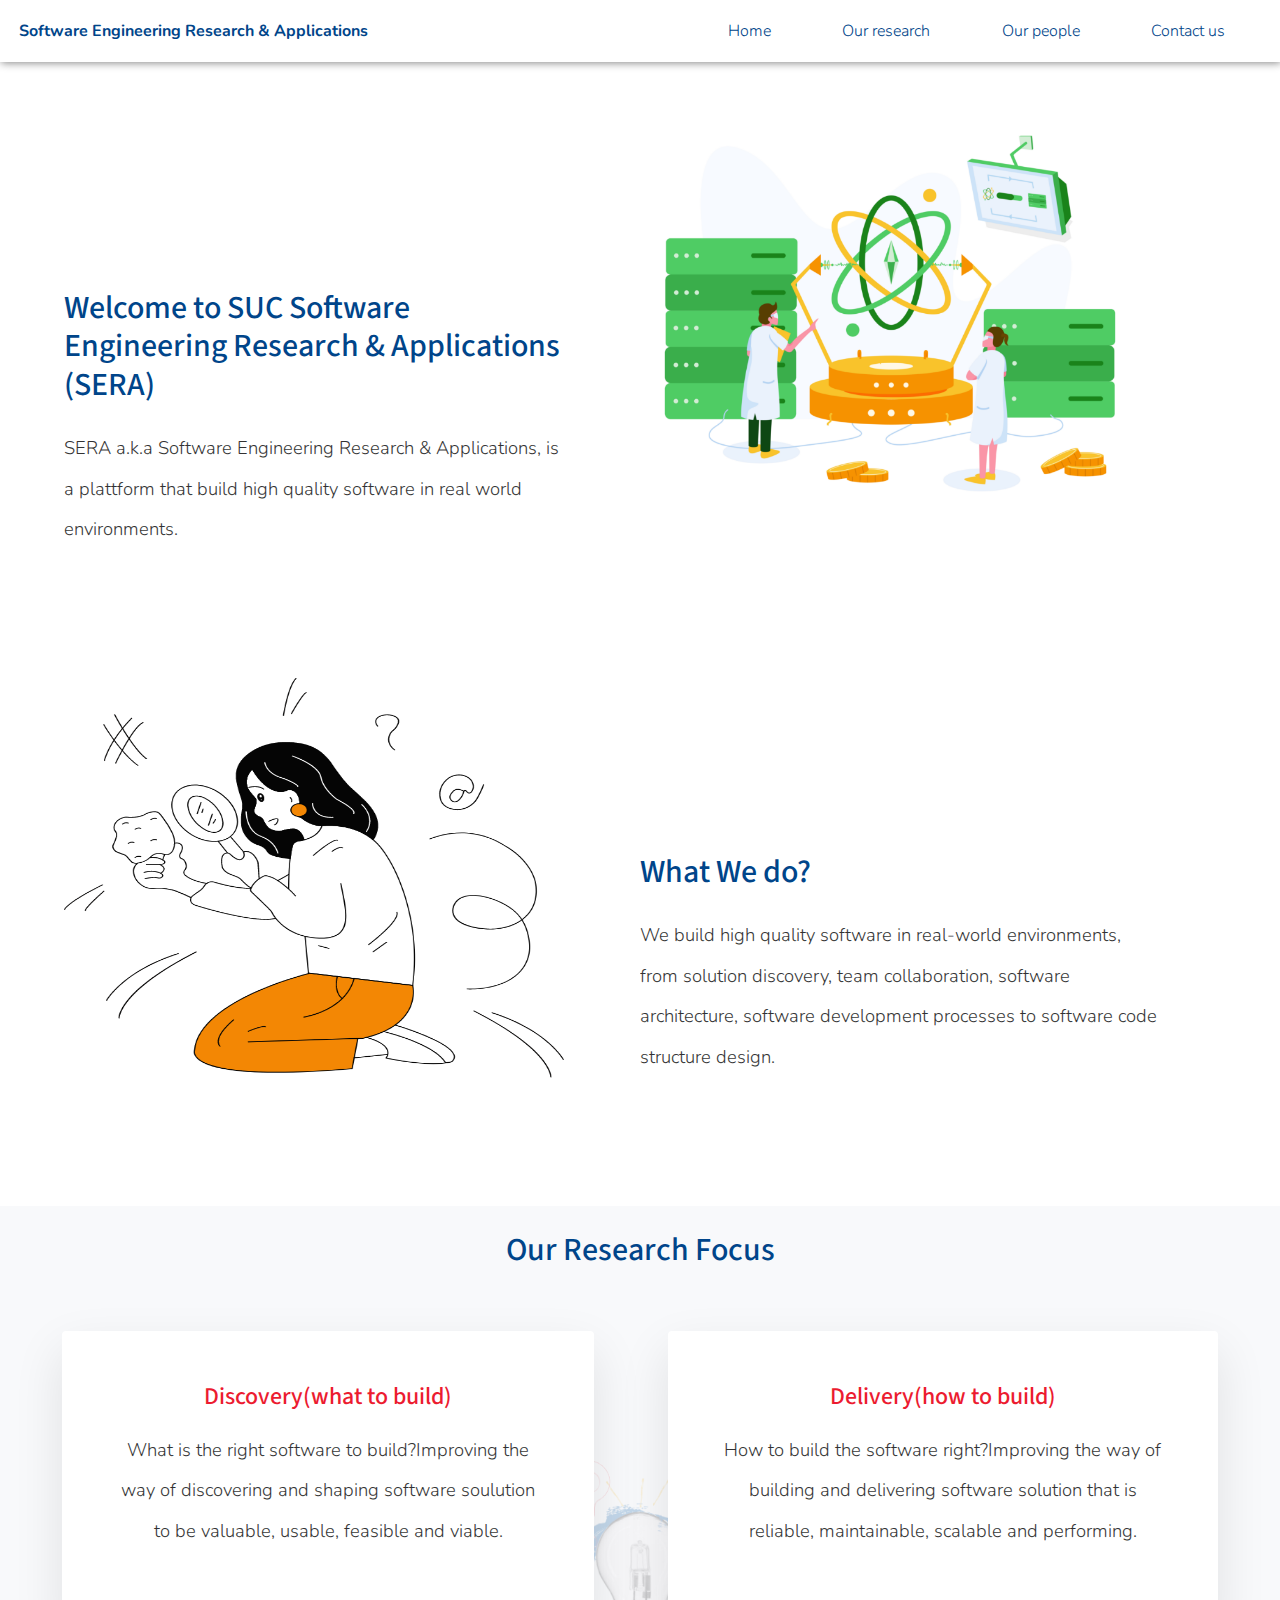
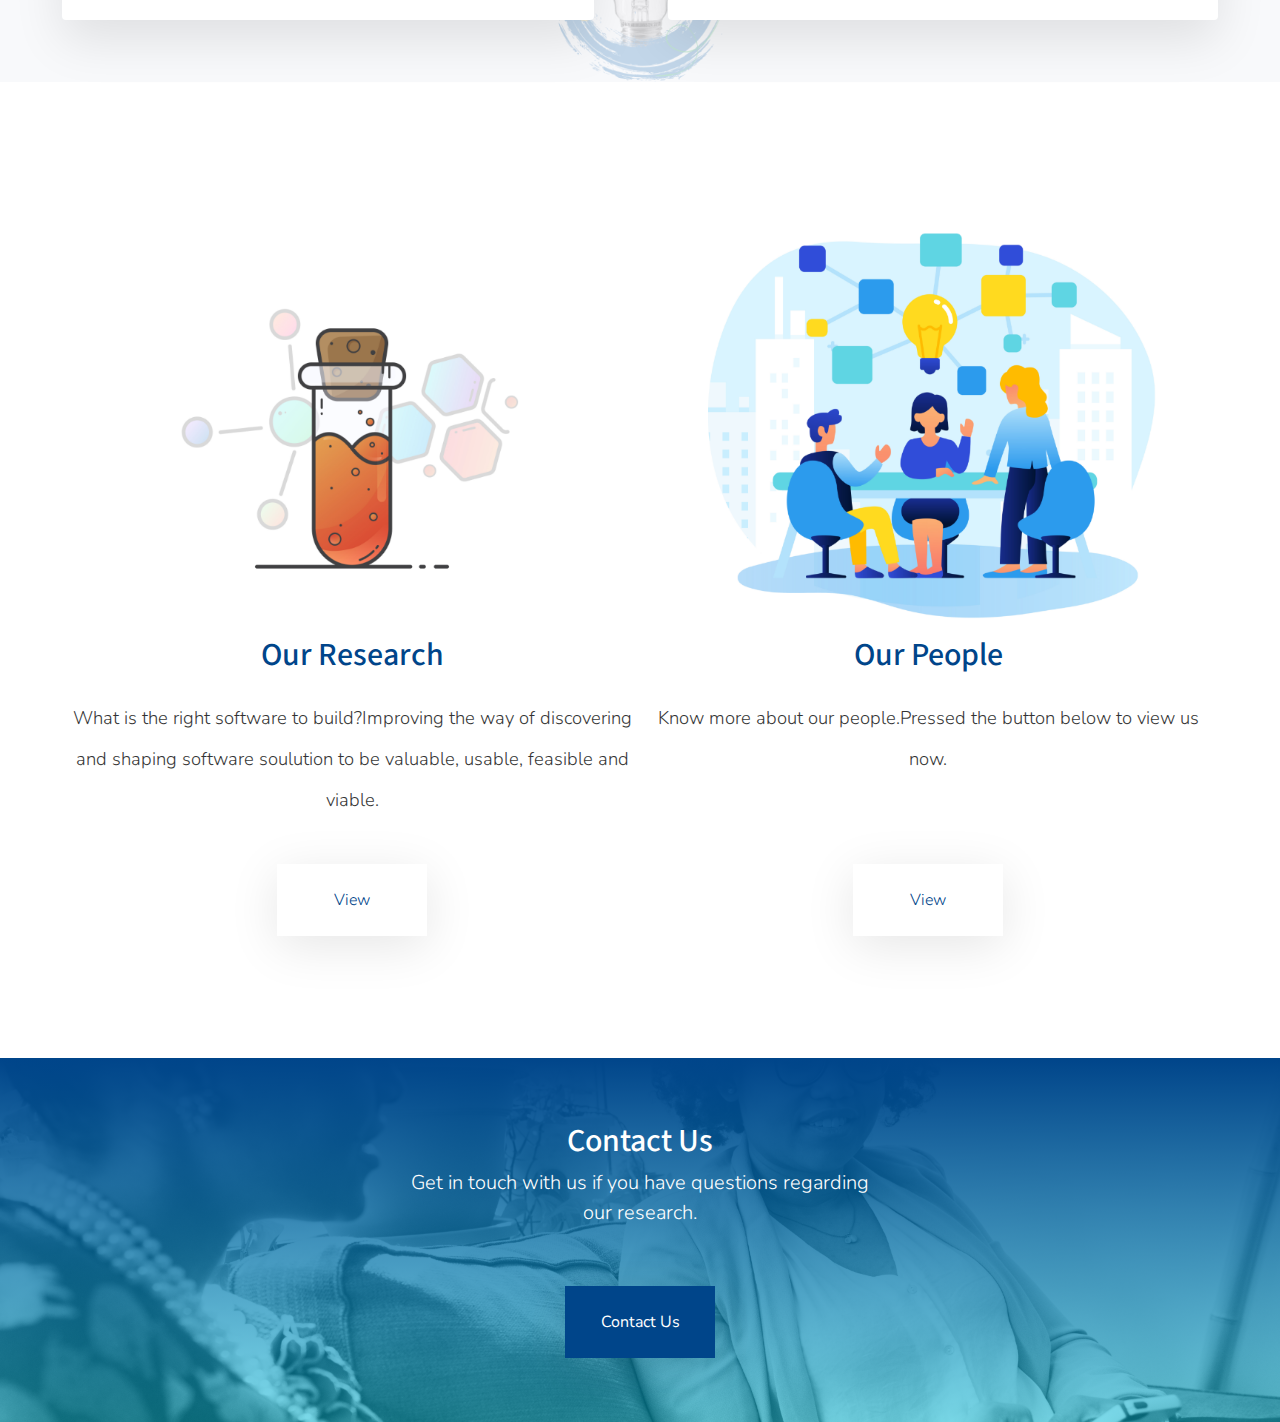
==== index.html @ c795c524 ""edited"" ====
<!DOCTYPE html>
<html lang="en">
<head>
    <meta charset="UTF-8">
    <meta name="viewport" content="width=device-width, initial-scale=1.0">
    <meta http-equiv="X-UA-Compatible" content="ie=edge">
    <title>Document</title>
    

    <script src="https://ajax.googleapis.com/ajax/libs/jquery/3.4.1/jquery.min.js"></script>
    <script src="https://cdnjs.cloudflare.com/ajax/libs/popper.js/1.16.0/umd/popper.min.js"></script>
    <script src="https://maxcdn.bootstrapcdn.com/bootstrap/4.4.1/js/bootstrap.min.js"></script>

    <link rel="stylesheet" href="https://maxcdn.bootstrapcdn.com/bootstrap/4.4.1/css/bootstrap.min.css">
    <link rel="stylesheet" href="https://use.fontawesome.com/releases/v5.7.0/css/all.css" integrity="sha384-lZN37f5QGtY3VHgisS14W3ExzMWZxybE1SJSEsQp9S+oqd12jhcu+A56Ebc1zFSJ" crossorigin="anonymous">

    <link rel="stylesheet" href="css/demo.css">

    <link rel="stylesheet" href="css/style.css">
</head>
<body>
    <div class="container-fluid ">
    <nav>
        <div class="head">
            <strong class="font-weight-bold">Software Engineering Research & Applications</strong>
        </div>
        
        <div class="head-content">
            <a href="index.html">Home</a>
            <a href="our-research.html">Our research</a>
            <a href="our-people.html">Our people</a>
            <a href="our-contact.html">Contact us</a>
        </div>
        <i class="fas fa-bars menu" id="menu" style="flex-grow:1"></i>      
    </nav>

    <div class="nav">
        <div>
            <a href="index.html">Home</a>
            <a href="our-research.html">Our research</a>
            <a href="our-people.html">Our people</a>
            <a href="our-contact.html">Contact us</a>
        </div>
    </div>

<div class="content">
    <div class="content-top">

        <div class="left-content">

            <h1 class="hero--title">
                Welcome to SUC Software Engineering Research & Applications (SERA)
            </h1>
            <!-- hero--title -->
            
            <div class="paragraph">
                SERA a.k.a Software Engineering Research & Applications, is a plattform that build high quality software in real world environments.
            </div>
            <!-- paragraph -->

        </div>
        <!-- left-content -->

        
        <div class="right-content">
            <img src="images/hero.png" alt="" >
        </div>
    </div>
    <!-- content top -->

    <div class="content-middle">
        <div>
          <img src="images/whatwedo.png">
        </div>

        <div class="right-content">
            <h1 class="hero--title">What We do?</h1>
            <div class="paragraph">We build high quality software in real-world environments, from solution discovery, team collaboration, 
                software architecture, software development processes to software code structure design.
            </div>

        </div>
      
    </div>
    
    <div class="researchFocus">
        <h1 class="hero--title researching">Our Research Focus</h1>
        <div class="researchContent">

            <div class="card text-center ">
                <div class="card-body">
                  <h4 class="header">Discovery(what to build)</h4>
                  <p class="paragraph">What is the right software to build?Improving the way of discovering and shaping software soulution
                    to be valuable, usable, feasible and viable.</p>
                </div>
              </div>

              <div class="card text-center">
                <div class="card-body">
                  <h4 class="header">Delivery(how to build)</h4>
                  <p class="paragraph">How to build the software right?Improving the way of building and delivering software solution that is reliable,
                    maintainable, scalable and performing.</p>
                </div>
              </div>
    
        </div>
    </div>

    <div class="content-bottom">

        <div class="bottom">
            <img src="images/ourresearch.png" alt="Card image">
            <h4 class="header">Our Research</h4>
            <p class="paragraph">What is the right software to build?Improving the way of discovering and shaping software soulution
                to be valuable, usable, feasible and viable.</p>
                <div class="btn-primary--outline"><a href="our-research.html">View</a></div>
        </div>

        <div class="bottom">
            <img src="images/ourpeople.png" alt="Card image">
            <h4 class="header">Our People</h4>
            <p class="paragraph">Know more about our people.Pressed the button below to view us now.</p>
            <div class="btn-primary--outline"><a href="our-people.html">View</a></div>
        </div>
    </div>  
    <!-- content-bottom  -->

    <div class="contact-us">
        <div class="contact--content">
            <h2 style="color:white">Contact Us</h2>
            <div>Get in touch with us if you have questions regarding our research.</div>
        </div>
        <div class="btn-primary--bg"><a href="contact-us.html"><strong> Contact Us</strong></a></div>
    </div>

</div>
<!-- container -->
</body>

<script>
    var windowsize = $(window).width();

$(window).resize(function() {
  var windowsize = $(window).width();

  if(windowsize>768){
    $(".nav").css("display","none");
}
});

    $("#menu").click(function(){
       $(".nav").toggle("fast","linear"); 
    });
</script>
</html>
---- css/demo.css ----
/* 
========================================

    1. Root and default setup
    2. Components
        2.1 Primary button w bg
        2.2 Primary button w/o bg
        2.3 Typography
        2.4 Card
    3. Pages
        3.1 index.html

========================================
*/

/* 1. Root and default setup */
@import url('https://fonts.googleapis.com/css?family=Nunito:300,400,700|Source+Sans+Pro:700&display=swap');

:root
{
    --primary-color: #00458A !important;
    --secondary-color: #EC1B30;
    --light-primary: rgb(0, 69, 138, .3);
    --white: #fff;
    font-size: 16px;
}

*
{
    font-family: 'Nunito', sans-serif;    
    font-weight: 300;
}

button
{
    font-weight: 700 !important;
}

h1,h2,h3,h4,h5,h6, .navbar-brand
{
    font-family: 'Source Sans Pro', sans-serif;
}

a
{
    text-decoration: none !important;
    color: inherit !important;
    font-weight: inherit;
}

section
{
    padding: 4em 0;
}


/* 2. Components */
.btn-primary--bg, .btn-primary--outline
{
    width: 150px;
    padding: 1.5em;
    outline: none;
    border: none;
    box-shadow: 0 10px 50px rgba(0,0,0, .1);

    transition: all 200ms ease-in 50ms;
}

/* 2.1 Primary button w bg */
.btn-primary--bg
{
    background-color: var(--primary-color);    
    color: var(--white);    
}

.btn-primary--bg:hover
{
    background-color: #F7F9FB;
    color: var(--primary-color);
    box-shadow: none;
}

/* 2.2 Primary button w/o bg */
.btn-primary--outline
{
    color: var(--primary-color);
    background-color: var(--white);
}

/* 2.3 Typography */
.hero--title, .header
{    
    color: var(--primary-color);
    margin: 0 0 .75em;    
}

.header, .hero--title
{
    font-size: 2rem;
}

.paragraph
{
    font-size: 1.15rem;
    color: #000000;
    opacity: .8;
    line-height: 40.65px;
}

/* 2.4 Card */
.card
{
    box-shadow: 0 20px 50px rgba(0,0,0, .1);
    border: none !important;
    padding: 2em;
}

.card .header
{
    color: var(--secondary-color);
    font-size: 1.5rem;
}

/* 3. Pages */

/* 3.1 index.html */
---- css/style.css ----
*{
    margin:0
}

.container-fluid{
    margin:0;
    padding:0;
}
nav{
    width:100%;
    color:#00458A;
    display:flex;
    justify-content: space-between;
    box-shadow: 1px 1px 8px #888888;
}
.head-content{
    display: flex;
    justify-content: space-around;
}

nav div a{
    color:#00458A;
    text-decoration: none;
 
}

nav div{
    padding:1.5%;
    flex-grow:1;
}


.content-top{
    display: flex;
    justify-content: space-between;
    padding:5%;
    padding-bottom: 5%;
    align-items: baseline;
}

.content-top div{
    width: 50%;
    padding-right: 6%;
}

.content-top div div{
    width: 100%;
    padding-right: 0;
}

.content-top img{
    width: 100%;
    height: 100%;
    max-width:500px;
    max-height:400px
}

.content-middle{
    padding:5%;
    display: flex;
    justify-content: space-between;
    padding-bottom: 10%;
    align-items: baseline;
    
}

.content-middle div{
    width: 50%;
    padding-right: 5%;
}

.content-middle div div{
    width: 100%;
    padding-right: 0;
}
.content-middle img{
    width: 100%;
    height: 100%;
    max-width:500px;
    max-height:400px
}

.researchFocus{
    background-image: url("../images/bulbs.png");
    padding: 2%;
    background-position: bottom;
    background-repeat: no-repeat;
    background-size: 20%;
    background-color:  #F8F9FB;
}

.researching{
    text-align: center;
}

.researchContent{
    display: flex;
    justify-content: space-evenly;
}

.card{
    margin:3%;
    background-color: white;
}

.content-bottom{
    display:flex;
    padding: 5%;
}

.content-bottom .bottom{
    margin:5% 0;
    text-align: center;
    width:50%;
}
.content-bottom p{
    min-height:150px;
}
.content-bottom img{
    width:100%;
}
.btn-primary--outline{
    margin-left: auto;
    margin-right: auto;
}

.contact-us{
    text-align: center;
    padding: 5%;
    background:linear-gradient(to bottom, rgba(0, 69, 138,1), rgba(0, 189, 219,0.5)),url("../images/contactus.png");
    background-repeat: no-repeat;
    background-position: center;
    background-size: 100%;
    color:white;
}

.contact-us div div{
     font-size: 20px;
     margin-left:30%;
     margin-right:30%;
}

.contact--content{
    margin-bottom:5%;
}

.btn-primary--bg{
    margin-left: auto;
    margin-right: auto;
}

nav .menu{
    display:none;
    background-color:transparent;
    border:none;
}
.nav{
    display:none;
    font-size:20px; 
}

.nav a{
    display:block;
    background-color:white;
    color:#00458A !important;
    padding:2%;
}


@media only screen and (max-width: 768px){

    .content-top{
        max-width: 768px;
        display: flex;
        flex-direction:column-reverse;
        justify-content: center;
        padding:9%;
    }
    
    .content-top div{
        width: 100%;
        max-width: 680px;
    }
    
    .content-top div div{
        width: 100%;
        padding-right: 0;
    }

       
    .content-top img{
        width: 100%;
        height: 100%;
        max-width:680px;
        margin-bottom: 10%;
    }
    .content-top .hero--title{
        margin-bottom:10%;
    }

    .hero--title{
        font-size: 1.7rem;
    }

    .paragraph{
        font-size:1rem;
        line-height: 2rem;
    }
 
    
    .content-middle{
        max-width: 768px;
        padding:9%;
        display: block;
        justify-content: center;
        padding-bottom: 10%;
    }
    
    .content-middle div{
        width: 100%;
        padding-bottom: 5%;
        max-width:680px;
    }
    
    .content-middle div div{
        width: 100%;

    }
    .content-middle img{
        width: 100%;
        height: 100%;
        max-width:680px;
    }
    
    .researching{
        text-align: left;
        padding:0;
        padding-bottom: 5%;
    }
    
    .researchFocus{
        max-width: 768px;
        background-image: url("../images/bulbs.png");
        padding: 8%;
        background-position: bottom;    
        background-repeat: no-repeat;
        background-size: 20%;
        background-color:  #F8F9FB;
        padding-bottom:8%;
    }
    
    .researchContent{
  
        display: block;
        justify-content: space-evenly;
    }
    
    .card{
        margin:0%;
        margin-bottom:5%;
        background-color: white;
        max-width:680px;
    }

    .card .paragraph{
        margin:5%;
    }

    .card .header{
        line-height: 30px;
    }
    
    .content-bottom{
        max-width: 768px;
        display:block;
    }
    
    .content-bottom .bottom{
        text-align: center;
        width:100%;
    }
    .content-bottom p{
        min-height:0px;
        margin:7%;
    }
    .content-bottom img{
        width:100%;
        max-width: 680px;
    }
    .btn-primary--outline{
        margin-left: auto;
        margin-right: auto;
    }
    
    .contact-us{
        max-height:768px;
        text-align: center;
        padding: 8%;
        background:linear-gradient(to bottom, rgba(0, 69, 138,1), rgba(0, 189, 219,0.5)),url("../images/contactus.png");
        background-repeat: no-repeat;
        background-position: center;
        background-size: 100%;
        color:white;
        border:1px solid black;
    }
    
    .contact-us div div{
         font-size: 20px;
         margin-left:15%;
         margin-right:15%;
         margin-top:6%;
    }
    
    .contact--content{
        margin-bottom:5%;
    }
    
    .btn-primary--bg{
        margin-left: auto;
        margin-right: auto;
    }
    

    nav{
        color:#00458A;
        justify-content: space-between;
        padding: 10px 0px 0px 0px;
        box-shadow: 1px 1px 8px #888888;
        display:flex;
        max-width: 768px;
        
    }
    nav .menu{
        display:block;
        font-size:1rem;
        padding:3%;
        color:lightblue;
    }
    
    nav div a{
        color:#00458A;
        text-decoration: none;
        padding:20px;
    }
    
    nav div{
        padding:10px;
        display:none;
    }

    .head{
        display: block;
        font-size:1rem;
    }

    nav .head-content{
        display:none;
    }

    
    
}
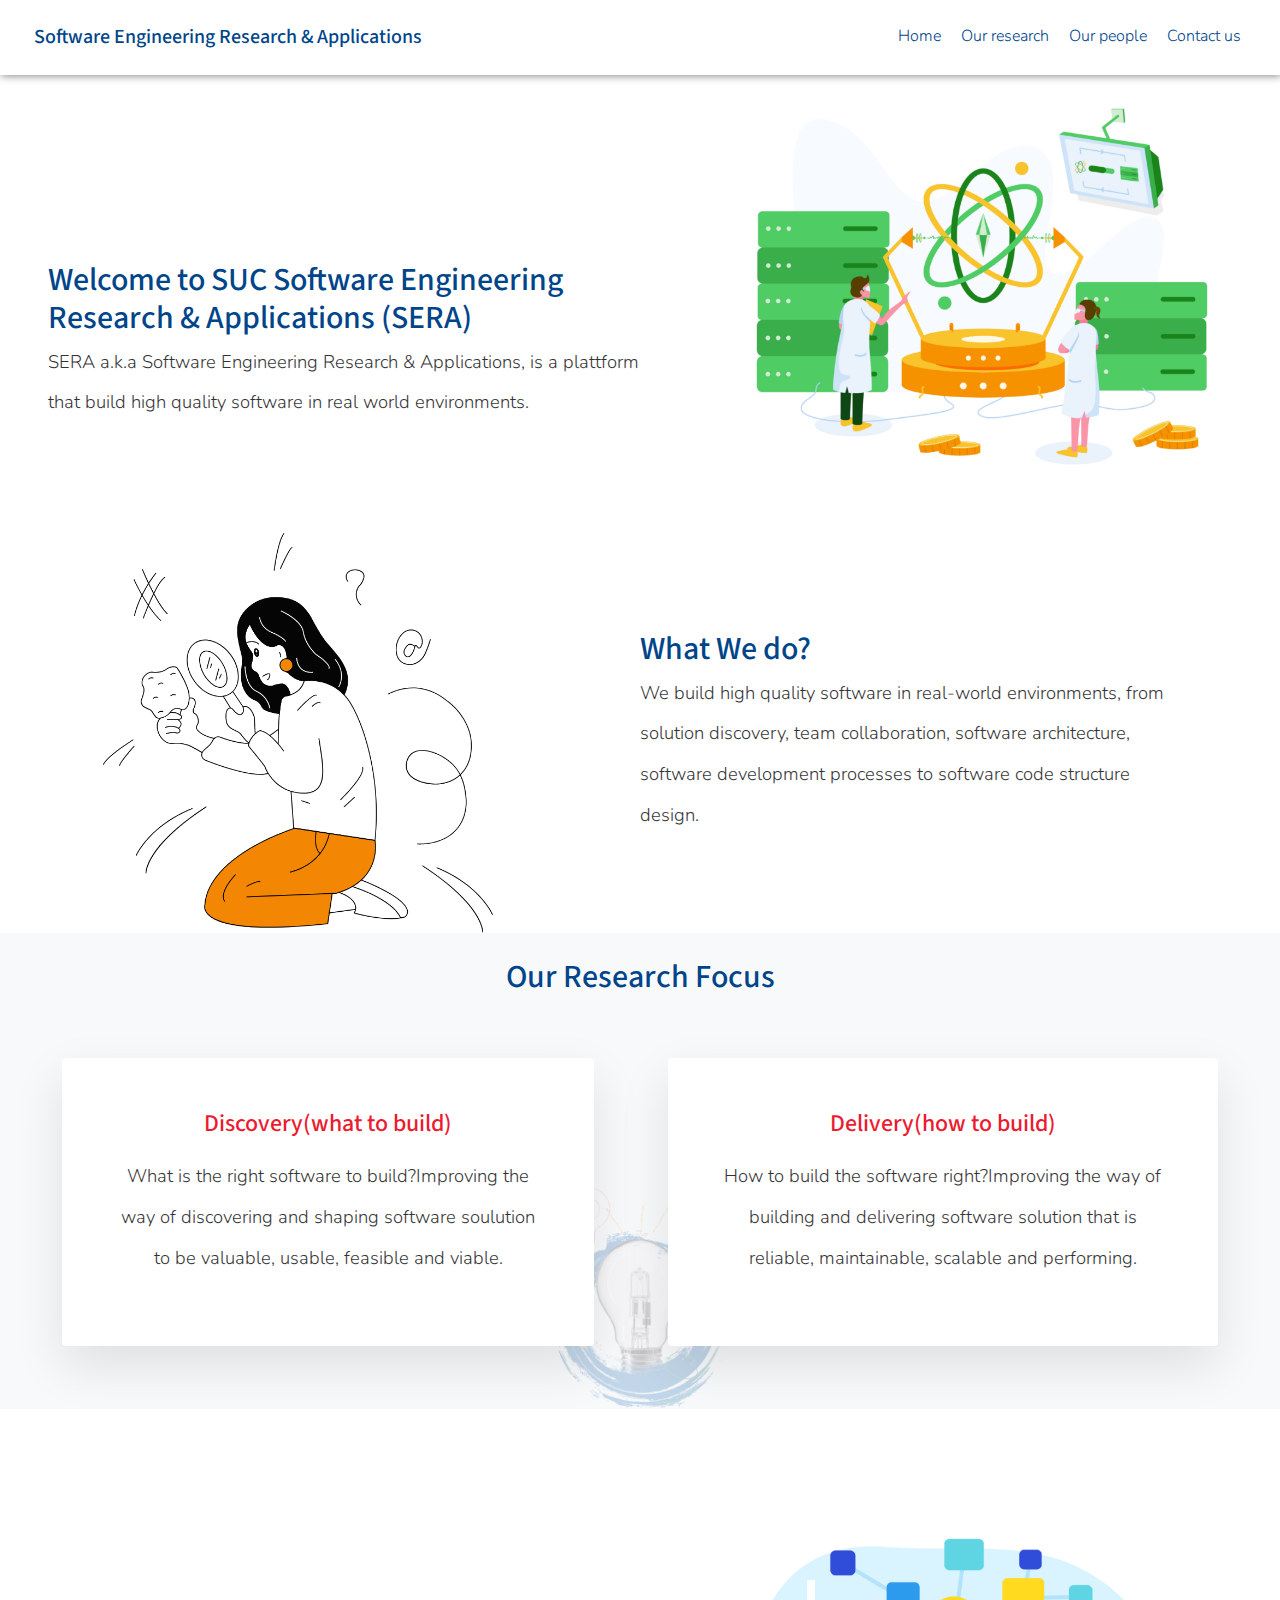
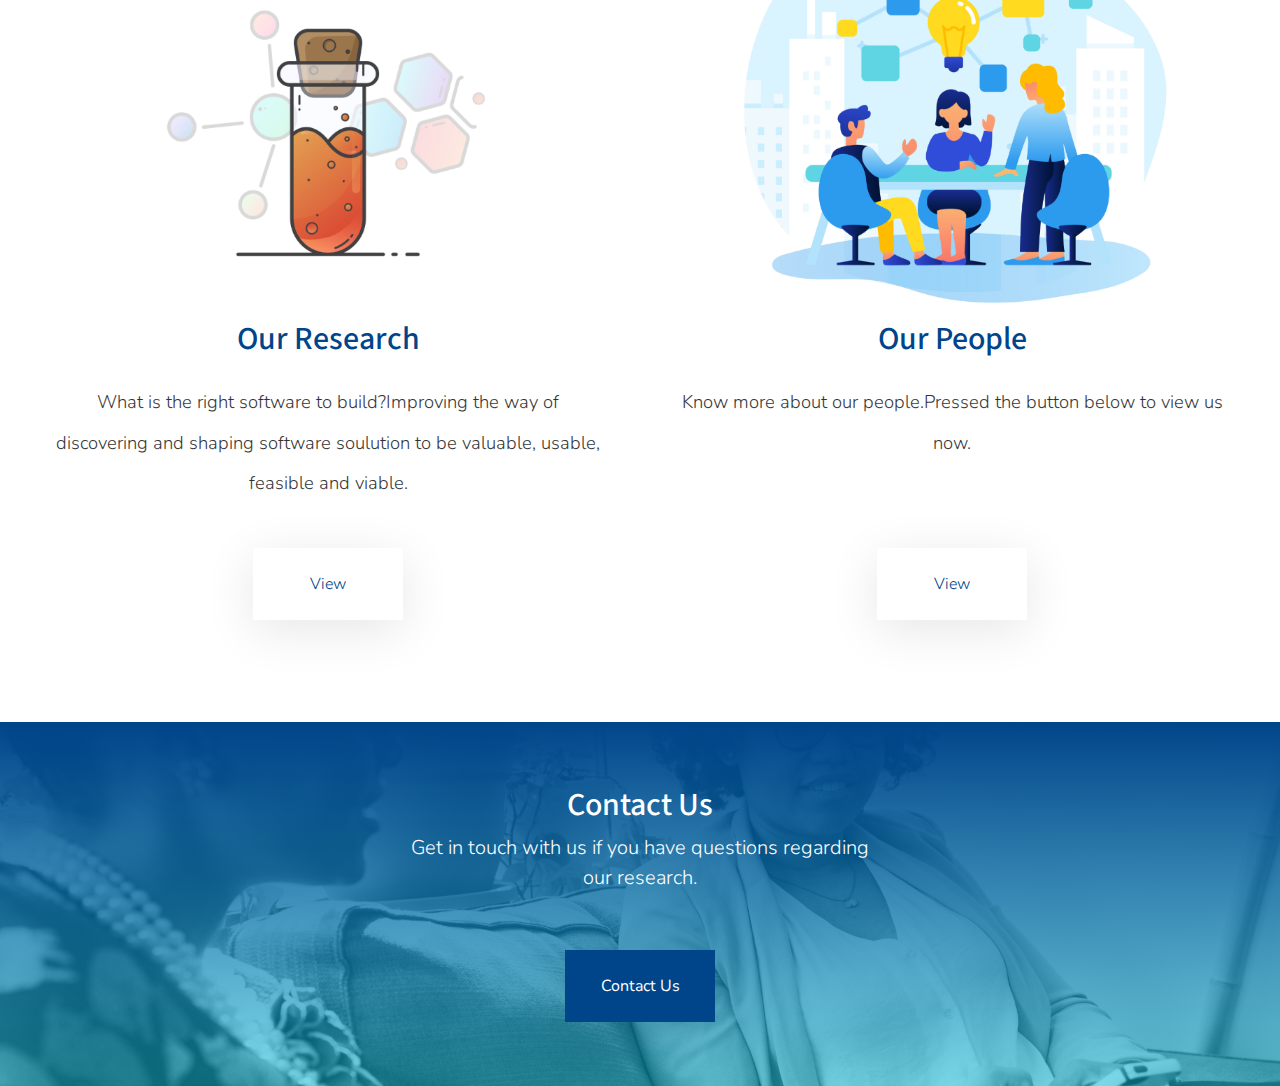
==== commit 1d03000e: "updated topnav and fix overflow problem" ====
--- a/index.html
+++ b/index.html
@@ -1,155 +1,221 @@
 <!DOCTYPE html>
 <html lang="en">
+
 <head>
     <meta charset="UTF-8">
-    <meta name="viewport" content="width=device-width, initial-scale=1.0">
-    <meta http-equiv="X-UA-Compatible" content="ie=edge">
+    <meta
+        name="viewport"
+        content="width=device-width, initial-scale=1.0"
+    >
+    <meta
+        http-equiv="X-UA-Compatible"
+        content="ie=edge"
+    >
     <title>Document</title>
-    
-
+
+
+
+    <!-- <script src="https://cdnjs.cloudflare.com/ajax/libs/popper.js/1.16.0/umd/popper.min.js"></script> -->
+    <!-- <script src="https://maxcdn.bootstrapcdn.com/bootstrap/4.4.1/js/bootstrap.min.js"></script> -->
+    <link
+        rel="stylesheet"
+        href="https://stackpath.bootstrapcdn.com/bootstrap/4.4.1/css/bootstrap.min.css"
+        integrity="sha384-Vkoo8x4CGsO3+Hhxv8T/Q5PaXtkKtu6ug5TOeNV6gBiFeWPGFN9MuhOf23Q9Ifjh"
+        crossorigin="anonymous"
+    >
+    <link
+        rel="stylesheet"
+        href="css/main.css"
+    >
+
+    <link
+        rel="stylesheet"
+        href="css/style.css"
+    >
+    <link
+        rel="stylesheet"
+        href="css/nav.css"
+    >
+</head>
+
+<body>
+    <div class="container-fluid px-0">
+        <!-- header -->
+        <div class="container-fluid px-0">
+            <nav>
+                <div class="container-fluid p-0">
+                    <div class="row mx-0 pt-3 pb-2">
+                        <div class="col-12 col-sm-12 col-md-6 col-lg-6 col-xl-6 title-area pt-0 pb-0">
+                            <div class="row p-0">
+                                <div class="col-11">
+                                    <h1 class="nav-title">Software Engineering Research & Applications</h1>
+                                </div>
+                                <div class="col-1 px-0 mb-show">
+                                    <div id="burger">
+                                        <div class="burger burger-top">
+                                        </div>
+                                        <div class="burger burger-center">
+                                        </div>
+                                        <div class="burger burger-bottom">
+                                        </div>
+                                    </div>
+
+                                </div>
+                            </div>
+
+                        </div>
+                        <div
+                            id="nav"
+                            class="col-12 col-sm-12 col-md-6 col-lg-6 col-xl-6 text-right px-0 py-2 mb-list mb-list-show"
+                        >
+                            <div class="d-flex justify-content-end p-0 flex-nowrap mb-mode">
+                                <li> <a href="index.html">Home</a></li>
+                                <li><a href="our-research.html">Our research</a></li>
+                                <li> <a href="our-people.html">Our people</a></li>
+                                <li><a href="">Contact us</a></li>
+                            </div>
+                        </div>
+                    </div>
+                </div>
+            </nav>
+        </div>
+        <!-- content -->
+        <div class="container-fluid px-0 mt-4 ">
+            <div class="content px-5 mb-spacing">
+                <!-- first row content -->
+                <div class="content-top">
+
+                    <div class="left-content">
+
+
+                        <h3 class="hero--title mb-1">
+                            Welcome to SUC Software Engineering Research & Applications (SERA)
+                        </h3>
+                        <!-- hero--title -->
+
+                        <div class="paragraph">
+                            SERA a.k.a Software Engineering Research & Applications, is a plattform that build high
+                            quality
+                            software in real world environments.
+                        </div>
+                        <!-- paragraph-->
+
+                    </div>
+                    <!-- left-content -->
+
+
+                    <div class="right-content text-right">
+                        <img
+                            src="images/hero.png"
+                            alt=""
+                        >
+                    </div>
+                </div>
+                <!-- second row content -->
+                <div class="content-middle">
+                    <div>
+                        <img src="images/whatwedo.png">
+                    </div>
+
+                    <div>
+                        <h3 class="hero--title mb-1">What We do?</h3>
+                        <div class="paragraph">We build high quality software in real-world environments, from solution
+                            discovery, team collaboration,
+                            software architecture, software development processes to software code structure design.
+                        </div>
+
+                    </div>
+
+                </div>
+            </div>
+            <!-- our research focus -->
+            <div class="researchFocus">
+                <h1 class="hero--title researching">Our Research Focus</h1>
+                <div class="researchContent">
+
+                    <div class="card text-center ">
+                        <div class="card-body">
+                            <h4 class="header">Discovery(what to build)</h4>
+                            <p class="paragraph">What is the right software to build?Improving the way of
+                                discovering
+                                and
+                                shaping software soulution
+                                to be valuable, usable, feasible and viable.</p>
+                        </div>
+                    </div>
+
+                    <div class="card text-center">
+                        <div class="card-body">
+                            <h4 class="header">Delivery(how to build)</h4>
+                            <p class="paragraph">How to build the software right?Improving the way of building and
+                                delivering software solution that is reliable,
+                                maintainable, scalable and performing.</p>
+                        </div>
+                    </div>
+
+                </div>
+            </div>
+            <!-- fourth row -->
+            <div class="content-bottom px-3">
+
+                <div class="bottom">
+                    <img
+                        src="images/ourresearch.png"
+                        alt="Card image"
+                    >
+                    <h4 class="header">Our Research</h4>
+                    <p class="paragraph">What is the right software to build?Improving the way of discovering and
+                        shaping
+                        software soulution
+                        to be valuable, usable, feasible and viable.</p>
+                    <div class="btn-primary--outline"><a href="">View</a></div>
+                </div>
+
+                <div class="bottom">
+                    <img
+                        src="images/ourpeople.png"
+                        alt="Card image"
+                    >
+                    <h4 class="header">Our People</h4>
+                    <p class="paragraph">Know more about our people.Pressed the button below to view us now.</p>
+                    <div class="btn-primary--outline"><a href="">View</a></div>
+                </div>
+            </div>
+            <!-- fifth row -->
+            <div class="contact-us">
+                <div class="contact--content">
+                    <h2 style="color:white">Contact Us</h2>
+                    <div>Get in touch with us if you have questions regarding our research.</div>
+                </div>
+                <div class="btn-primary--bg"><a href=""><strong> Contact Us</strong></a></div>
+            </div>
+
+
+        </div>
+
+    </div>
+
+    <!-- footer -->
+    </div>
     <script src="https://ajax.googleapis.com/ajax/libs/jquery/3.4.1/jquery.min.js"></script>
-    <script src="https://cdnjs.cloudflare.com/ajax/libs/popper.js/1.16.0/umd/popper.min.js"></script>
-    <script src="https://maxcdn.bootstrapcdn.com/bootstrap/4.4.1/js/bootstrap.min.js"></script>
-
-    <link rel="stylesheet" href="https://maxcdn.bootstrapcdn.com/bootstrap/4.4.1/css/bootstrap.min.css">
-    <link rel="stylesheet" href="https://use.fontawesome.com/releases/v5.7.0/css/all.css" integrity="sha384-lZN37f5QGtY3VHgisS14W3ExzMWZxybE1SJSEsQp9S+oqd12jhcu+A56Ebc1zFSJ" crossorigin="anonymous">
-
-    <link rel="stylesheet" href="css/demo.css">
-
-    <link rel="stylesheet" href="css/style.css">
-</head>
-<body>
-    <div class="container-fluid ">
-    <nav>
-        <div class="head">
-            <strong class="font-weight-bold">Software Engineering Research & Applications</strong>
-        </div>
-        
-        <div class="head-content">
-            <a href="index.html">Home</a>
-            <a href="our-research.html">Our research</a>
-            <a href="our-people.html">Our people</a>
-            <a href="our-contact.html">Contact us</a>
-        </div>
-        <i class="fas fa-bars menu" id="menu" style="flex-grow:1"></i>      
-    </nav>
-
-    <div class="nav">
-        <div>
-            <a href="index.html">Home</a>
-            <a href="our-research.html">Our research</a>
-            <a href="our-people.html">Our people</a>
-            <a href="our-contact.html">Contact us</a>
-        </div>
-    </div>
-
-<div class="content">
-    <div class="content-top">
-
-        <div class="left-content">
-
-            <h1 class="hero--title">
-                Welcome to SUC Software Engineering Research & Applications (SERA)
-            </h1>
-            <!-- hero--title -->
-            
-            <div class="paragraph">
-                SERA a.k.a Software Engineering Research & Applications, is a plattform that build high quality software in real world environments.
-            </div>
-            <!-- paragraph -->
-
-        </div>
-        <!-- left-content -->
-
-        
-        <div class="right-content">
-            <img src="images/hero.png" alt="" >
-        </div>
-    </div>
-    <!-- content top -->
-
-    <div class="content-middle">
-        <div>
-          <img src="images/whatwedo.png">
-        </div>
-
-        <div class="right-content">
-            <h1 class="hero--title">What We do?</h1>
-            <div class="paragraph">We build high quality software in real-world environments, from solution discovery, team collaboration, 
-                software architecture, software development processes to software code structure design.
-            </div>
-
-        </div>
-      
-    </div>
-    
-    <div class="researchFocus">
-        <h1 class="hero--title researching">Our Research Focus</h1>
-        <div class="researchContent">
-
-            <div class="card text-center ">
-                <div class="card-body">
-                  <h4 class="header">Discovery(what to build)</h4>
-                  <p class="paragraph">What is the right software to build?Improving the way of discovering and shaping software soulution
-                    to be valuable, usable, feasible and viable.</p>
-                </div>
-              </div>
-
-              <div class="card text-center">
-                <div class="card-body">
-                  <h4 class="header">Delivery(how to build)</h4>
-                  <p class="paragraph">How to build the software right?Improving the way of building and delivering software solution that is reliable,
-                    maintainable, scalable and performing.</p>
-                </div>
-              </div>
-    
-        </div>
-    </div>
-
-    <div class="content-bottom">
-
-        <div class="bottom">
-            <img src="images/ourresearch.png" alt="Card image">
-            <h4 class="header">Our Research</h4>
-            <p class="paragraph">What is the right software to build?Improving the way of discovering and shaping software soulution
-                to be valuable, usable, feasible and viable.</p>
-                <div class="btn-primary--outline"><a href="our-research.html">View</a></div>
-        </div>
-
-        <div class="bottom">
-            <img src="images/ourpeople.png" alt="Card image">
-            <h4 class="header">Our People</h4>
-            <p class="paragraph">Know more about our people.Pressed the button below to view us now.</p>
-            <div class="btn-primary--outline"><a href="our-people.html">View</a></div>
-        </div>
-    </div>  
-    <!-- content-bottom  -->
-
-    <div class="contact-us">
-        <div class="contact--content">
-            <h2 style="color:white">Contact Us</h2>
-            <div>Get in touch with us if you have questions regarding our research.</div>
-        </div>
-        <div class="btn-primary--bg"><a href="contact-us.html"><strong> Contact Us</strong></a></div>
-    </div>
-
-</div>
-<!-- container -->
+    <script src="./js/index.js"></script>
+
 </body>
 
-<script>
+<!-- <script>
     var windowsize = $(window).width();
 
-$(window).resize(function() {
-  var windowsize = $(window).width();
-
-  if(windowsize>768){
-    $(".nav").css("display","none");
-}
-});
-
-    $("#menu").click(function(){
-       $(".nav").toggle("fast","linear"); 
+    $(window).resize(function () {
+        var windowsize = $(window).width();
+
+        if (windowsize > 768) {
+            $(".nav").css("display", "none");
+        }
     });
-</script>
+
+    $("#menu").click(function () {
+        $(".nav").toggle("fast", "linear");
+    });
+</script> -->
+
 </html>--- a/css/main.css
+++ b/css/main.css
@@ -0,0 +1,129 @@
+/* 
+========================================
+
+    1. Root and default setup
+    2. Components
+        2.1 Primary button w bg
+        2.2 Primary button w/o bg
+        2.3 Typography
+        2.4 Card
+    3. Pages
+        3.1 index.html
+
+========================================
+*/
+
+/* 1. Root and default setup */
+@import url('https://fonts.googleapis.com/css?family=Nunito:300,400,700|Source+Sans+Pro:700&display=swap');
+html,body {
+    height:100%;
+}
+
+:root
+{
+    --primary-color: #00458A !important;
+    --secondary-color: #EC1B30;
+    --light-primary: rgb(0, 69, 138, .3);
+    --white: #fff;
+    font-size: 16px;
+}
+
+*
+{
+    font-family: 'Nunito', sans-serif;    
+    font-weight: 300;
+}
+
+button
+{
+    font-weight: 700 !important;
+}
+
+h1,h2,h3,h4,h5,h6, .navbar-brand
+{
+    font-family: 'Source Sans Pro', sans-serif;
+}
+
+a
+{
+    text-decoration: none !important;
+    color: inherit !important;
+    font-weight: inherit;
+}
+
+section
+{
+    padding: 4em 0;
+}
+
+
+/* 2. Components */
+.btn-primary--bg, .btn-primary--outline
+{
+    width: 150px;
+    padding: 1.5em;
+    outline: none;
+    border: none;
+    box-shadow: 0 10px 50px rgba(0,0,0, .1);
+
+    transition: all 200ms ease-in 50ms;
+}
+
+/* 2.1 Primary button w bg */
+.btn-primary--bg
+{
+    background-color: var(--primary-color);    
+    color: var(--white);    
+}
+
+.btn-primary--bg:hover
+{
+    background-color: #F7F9FB;
+    color: var(--primary-color);
+    box-shadow: none;
+}
+
+/* 2.2 Primary button w/o bg */
+.btn-primary--outline
+{
+    color: var(--primary-color);
+    background-color: var(--white);
+}
+
+/* 2.3 Typography */
+.hero--title, .header
+{    
+    color: var(--primary-color);
+    margin: 0 0 .75em;    
+}
+
+.header, .hero--title
+{
+    font-size: 2rem;
+}
+
+.paragraph
+{
+    font-size: 1.15rem;
+    color: #000000;
+    opacity: .8;
+    line-height: 40.65px;
+}
+
+/* 2.4 Card */
+.card
+{
+    box-shadow: 0 20px 50px rgba(0,0,0, .1);
+    border: none !important;
+    padding: 2em;
+}
+
+.card .header
+{
+    color: var(--secondary-color);
+    font-size: 1.5rem;
+}
+
+/* 3. Pages */
+
+/* 3.1 index.html */
--- a/css/style.css
+++ b/css/style.css
@@ -1,46 +1,19 @@
-*{
-    margin:0
-}
-
-.container-fluid{
-    margin:0;
-    padding:0;
-}
-nav{
-    width:100%;
-    color:#00458A;
-    display:flex;
-    justify-content: space-between;
-    box-shadow: 1px 1px 8px #888888;
-}
-.head-content{
-    display: flex;
-    justify-content: space-around;
-}
-
-nav div a{
-    color:#00458A;
-    text-decoration: none;
- 
-}
-
-nav div{
-    padding:1.5%;
-    flex-grow:1;
+.content {
+    box-sizing: border-box;
 }
 
 
 .content-top{
     display: flex;
     justify-content: space-between;
-    padding:5%;
+    /* padding:5%; */
     padding-bottom: 5%;
     align-items: baseline;
 }
 
 .content-top div{
     width: 50%;
-    padding-right: 6%;
+    /* padding-right: 2%; */
 }
 
 .content-top div div{
@@ -56,11 +29,11 @@
 }
 
 .content-middle{
-    padding:5%;
+    /* padding:5%; */
     display: flex;
     justify-content: space-between;
-    padding-bottom: 10%;
-    align-items: baseline;
+    /* padding-bottom: 10%; */
+    align-items: center;
     
 }
 
@@ -77,7 +50,8 @@
     width: 100%;
     height: 100%;
     max-width:500px;
-    max-height:400px
+    max-height:400px;
+    object-fit: contain;
 }
 
 .researchFocus{
@@ -105,7 +79,10 @@
 
 .content-bottom{
     display:flex;
-    padding: 5%;
+    /* padding: 5%; */
+}
+.bottom {
+    padding: 40px !important;
 }
 
 .content-bottom .bottom{
@@ -168,13 +145,18 @@
 
 
 @media only screen and (max-width: 768px){
+    .mb-spacing {
+        padding: 0 50px  !important;
+    }
 
     .content-top{
         max-width: 768px;
         display: flex;
         flex-direction:column-reverse;
         justify-content: center;
-        padding:9%;
+        /* padding:0 30px; */
+
+       
     }
     
     .content-top div{
@@ -194,23 +176,24 @@
         max-width:680px;
         margin-bottom: 10%;
     }
-    .content-top .hero--title{
+    .content-top{
         margin-bottom:10%;
     }
-
     .hero--title{
-        font-size: 1.7rem;
+        /* font-size: 2.5rem; */
+        margin-top: 10px;
+        line-height: 1.5;
     }
 
     .paragraph{
-        font-size:1rem;
+    
         line-height: 2rem;
     }
  
     
     .content-middle{
         max-width: 768px;
-        padding:9%;
+        /* padding:9%; */
         display: block;
         justify-content: center;
         padding-bottom: 10%;
@@ -267,7 +250,9 @@
     }
 
     .card .header{
+        font-size:1.5rem;
         line-height: 30px;
+        padding:8%;
     }
     
     .content-bottom{
@@ -321,42 +306,6 @@
     }
     
 
-    nav{
-        color:#00458A;
-        justify-content: space-between;
-        padding: 10px 0px 0px 0px;
-        box-shadow: 1px 1px 8px #888888;
-        display:flex;
-        max-width: 768px;
-        
-    }
-    nav .menu{
-        display:block;
-        font-size:1rem;
-        padding:3%;
-        color:lightblue;
-    }
-    
-    nav div a{
-        color:#00458A;
-        text-decoration: none;
-        padding:20px;
-    }
-    
-    nav div{
-        padding:10px;
-        display:none;
-    }
-
-    .head{
-        display: block;
-        font-size:1rem;
-    }
-
-    nav .head-content{
-        display:none;
-    }
-
-    
+  
     
 }--- a/css/nav.css
+++ b/css/nav.css
@@ -0,0 +1,100 @@
+/* nav title */
+.nav-title {
+    font-size: 20px;
+}
+.title-area {
+    box-sizing: border-box;
+}
+li {
+    list-style-type: none;
+}
+
+nav{
+    color:#00458A;
+    display:flex;
+    justify-content: space-between;
+    /* padding: 0px 90px 0px 90px; */
+    box-shadow: 1px 1px 8px #888888;
+}
+
+nav div a{
+    color:#00458A;
+    text-decoration: none;
+    padding-right:20px;
+}
+
+nav div{
+    padding:1.5%;
+}
+/* burger */
+.burger {
+   width: 25px;
+   height: 3px;
+   background: #00458A;
+   margin: 3px 0 ;
+   transition: 0.5s;
+}
+.burger-container > .burger-top {
+    -webkit-transform: rotate(-45deg) translate(-9px, 6px);
+  transform: rotate(-45deg) translate(-5px,3px);
+}
+.burger-container > .burger-center {
+    opacity: 0;
+}
+.burger-container > .burger-bottom {
+    -webkit-transform: rotate(45deg) translate(-8px, -8px);
+    transform: rotate(45deg) translate(-5px, -3px);
+}
+.mb-show {
+    display: none;
+}
+
+
+@media screen and (max-width:767px) {
+    .mb-show {
+        display: block;
+        text-align: right;
+    }
+   
+    .mb-mode {
+        flex-wrap:wrap !important;
+        justify-content: start !important;
+    }
+    .mb-mode > li {
+        /* height: 0px; */
+        width: 100%;
+        text-align: left;
+        margin-bottom: 5px;
+        margin-left: 20px;
+        
+    }  
+    .mb-list {
+        display: none;
+    }
+    
+
+}
+
+@media screen and (min-width:768px) {
+    .mb-list-show {
+        display: block !important;
+    }
+    .mb-mode > li > a{
+       font-size: 14px;
+        
+    }
+   
+}
+
+@media screen and (min-width:769px) {
+    .mb-list-show {
+        display: block !important;
+    }
+ 
+    .mb-mode > li > a{
+       font-size: 16px;
+        
+    }
+   
+}
+
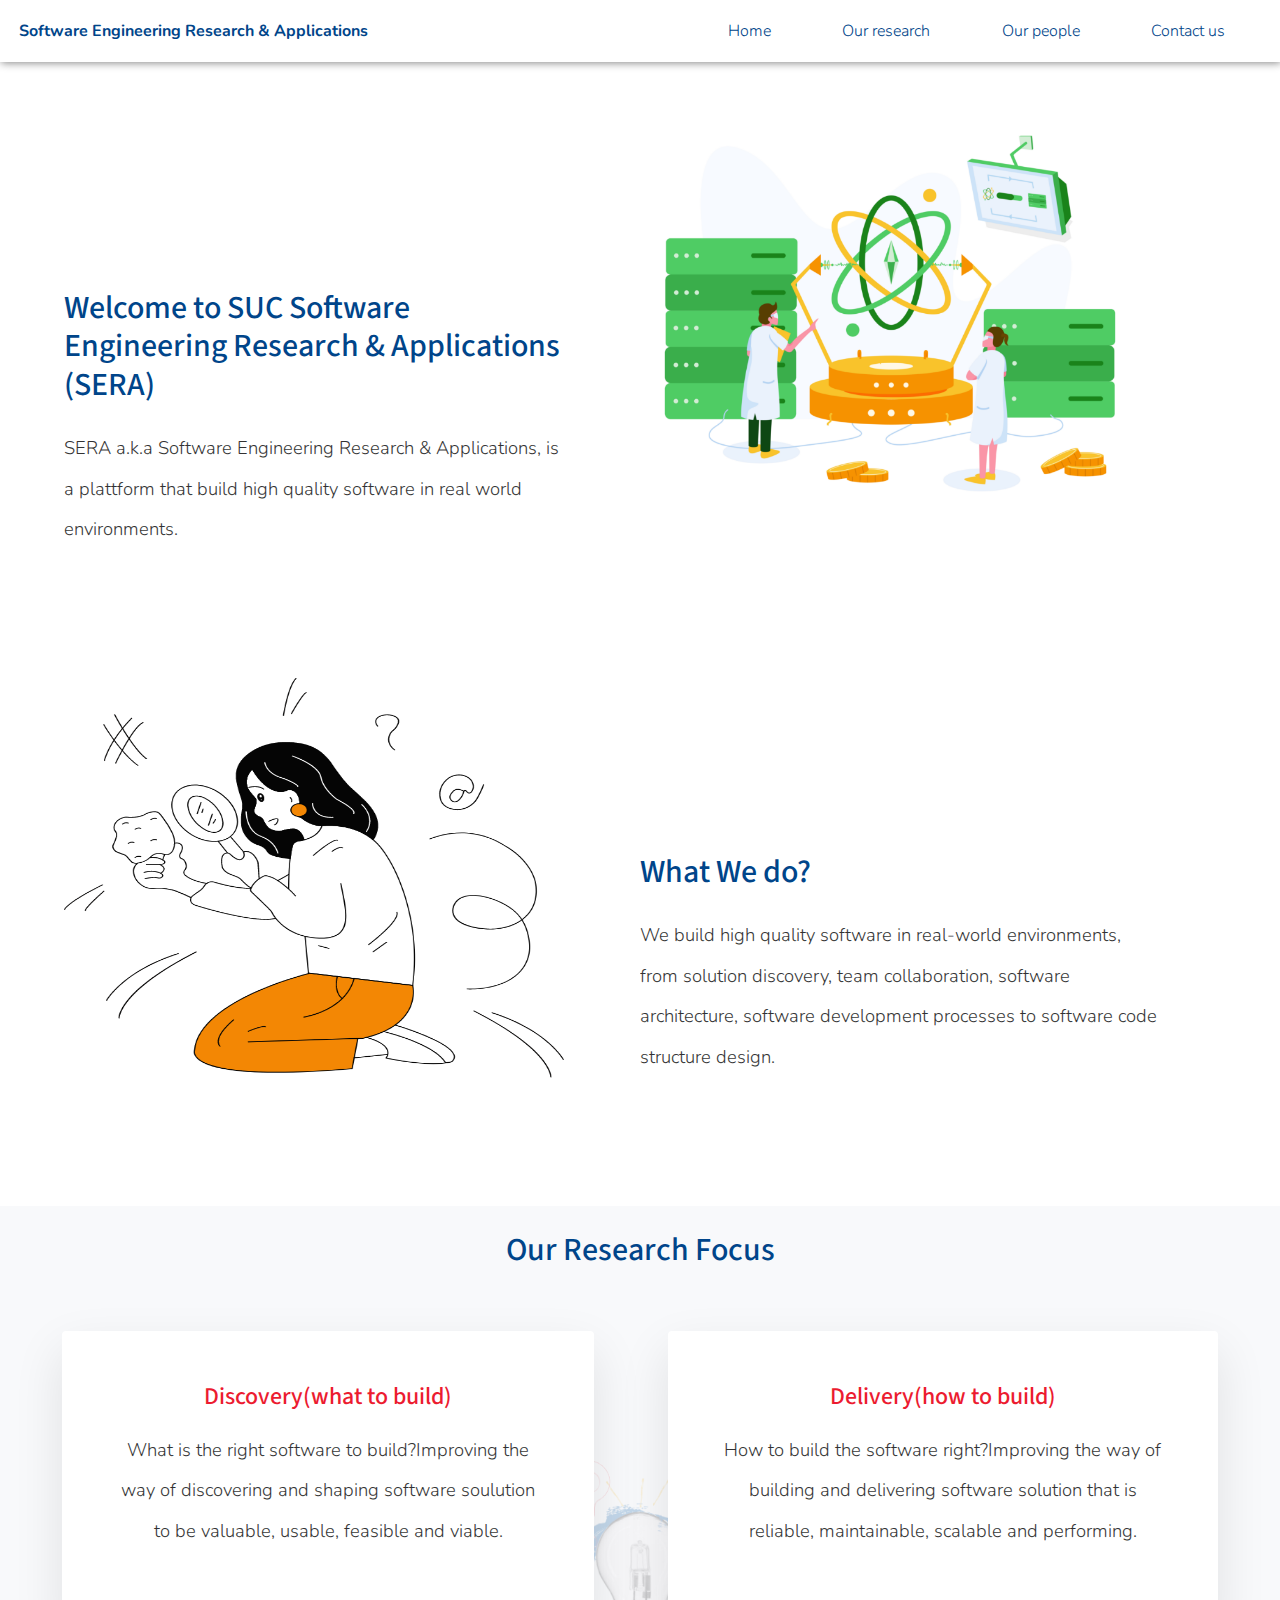
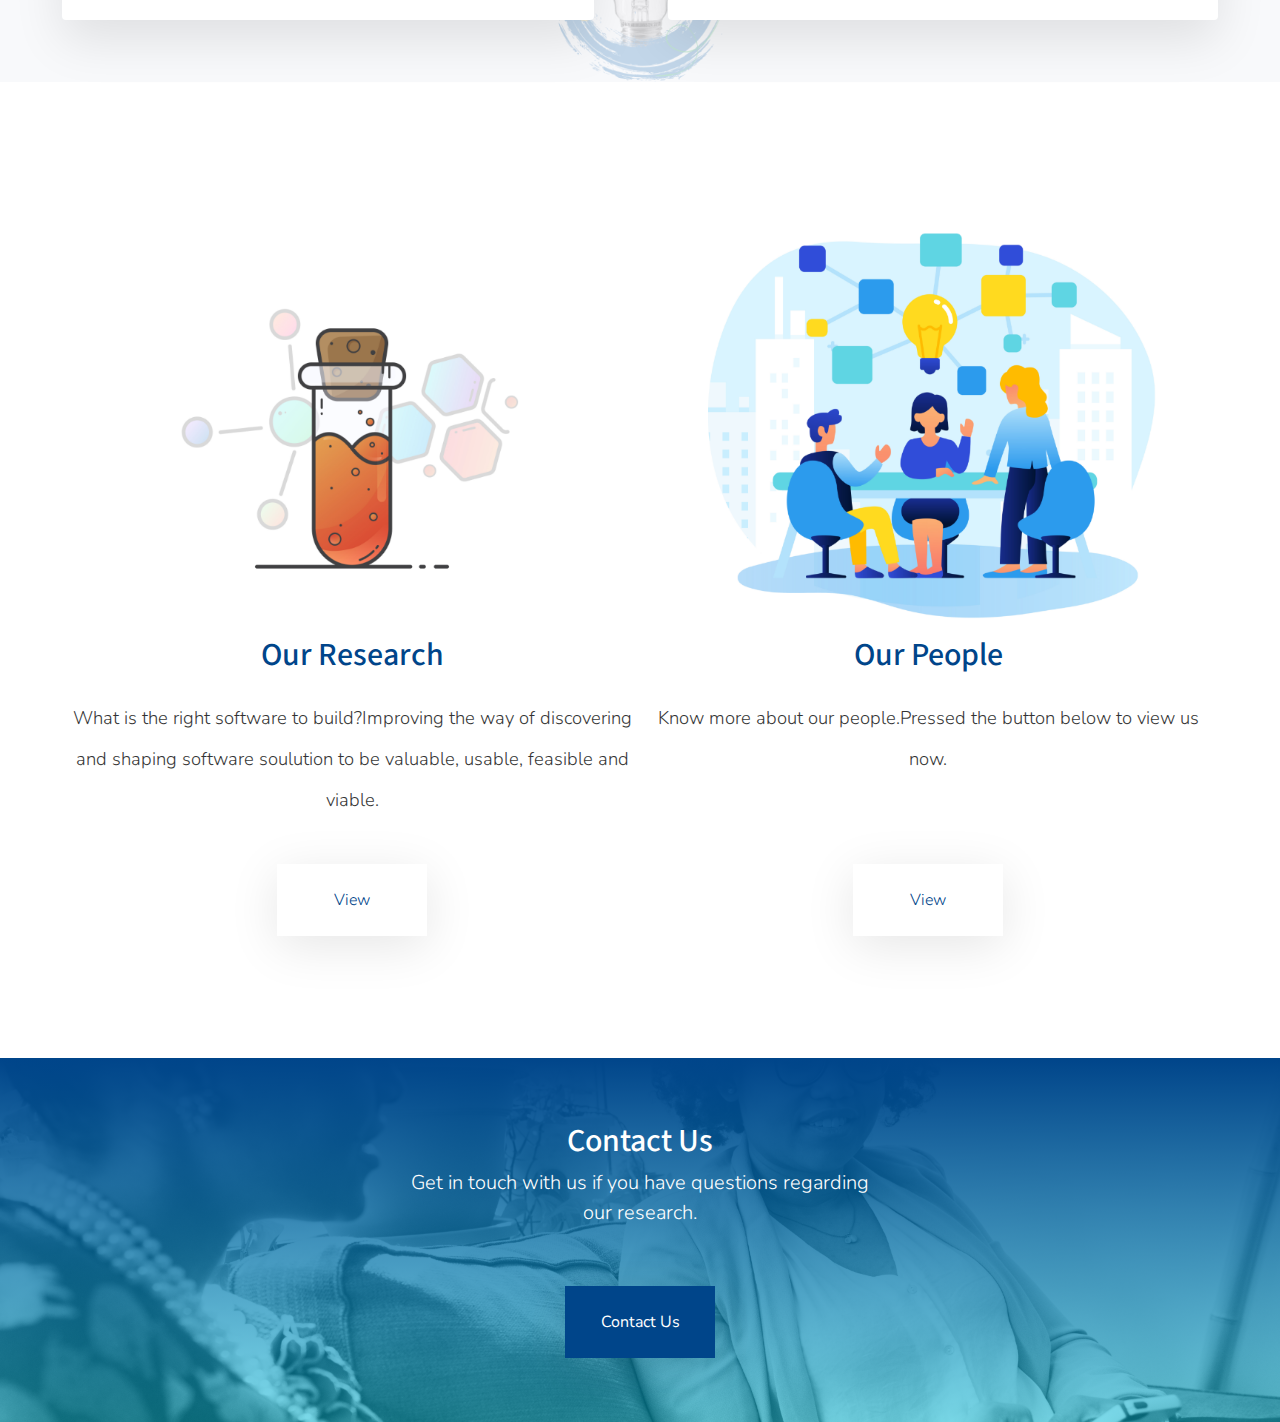
==== commit 95999aa4: "Merge c795c5248479d19d4eb6936e1236b7c1a2067d0b into 4141ef9a6c3d034e6613d586ea4a4f33fc474553" ====
--- a/index.html
+++ b/index.html
@@ -1,221 +1,155 @@
 <!DOCTYPE html>
 <html lang="en">
-
 <head>
     <meta charset="UTF-8">
-    <meta
-        name="viewport"
-        content="width=device-width, initial-scale=1.0"
-    >
-    <meta
-        http-equiv="X-UA-Compatible"
-        content="ie=edge"
-    >
+    <meta name="viewport" content="width=device-width, initial-scale=1.0">
+    <meta http-equiv="X-UA-Compatible" content="ie=edge">
     <title>Document</title>
+    
 
+    <script src="https://ajax.googleapis.com/ajax/libs/jquery/3.4.1/jquery.min.js"></script>
+    <script src="https://cdnjs.cloudflare.com/ajax/libs/popper.js/1.16.0/umd/popper.min.js"></script>
+    <script src="https://maxcdn.bootstrapcdn.com/bootstrap/4.4.1/js/bootstrap.min.js"></script>
 
+    <link rel="stylesheet" href="https://maxcdn.bootstrapcdn.com/bootstrap/4.4.1/css/bootstrap.min.css">
+    <link rel="stylesheet" href="https://use.fontawesome.com/releases/v5.7.0/css/all.css" integrity="sha384-lZN37f5QGtY3VHgisS14W3ExzMWZxybE1SJSEsQp9S+oqd12jhcu+A56Ebc1zFSJ" crossorigin="anonymous">
 
-    <!-- <script src="https://cdnjs.cloudflare.com/ajax/libs/popper.js/1.16.0/umd/popper.min.js"></script> -->
-    <!-- <script src="https://maxcdn.bootstrapcdn.com/bootstrap/4.4.1/js/bootstrap.min.js"></script> -->
-    <link
-        rel="stylesheet"
-        href="https://stackpath.bootstrapcdn.com/bootstrap/4.4.1/css/bootstrap.min.css"
-        integrity="sha384-Vkoo8x4CGsO3+Hhxv8T/Q5PaXtkKtu6ug5TOeNV6gBiFeWPGFN9MuhOf23Q9Ifjh"
-        crossorigin="anonymous"
-    >
-    <link
-        rel="stylesheet"
-        href="css/main.css"
-    >
+    <link rel="stylesheet" href="css/demo.css">
 
-    <link
-        rel="stylesheet"
-        href="css/style.css"
-    >
-    <link
-        rel="stylesheet"
-        href="css/nav.css"
-    >
+    <link rel="stylesheet" href="css/style.css">
 </head>
+<body>
+    <div class="container-fluid ">
+    <nav>
+        <div class="head">
+            <strong class="font-weight-bold">Software Engineering Research & Applications</strong>
+        </div>
+        
+        <div class="head-content">
+            <a href="index.html">Home</a>
+            <a href="our-research.html">Our research</a>
+            <a href="our-people.html">Our people</a>
+            <a href="our-contact.html">Contact us</a>
+        </div>
+        <i class="fas fa-bars menu" id="menu" style="flex-grow:1"></i>      
+    </nav>
 
-<body>
-    <div class="container-fluid px-0">
-        <!-- header -->
-        <div class="container-fluid px-0">
-            <nav>
-                <div class="container-fluid p-0">
-                    <div class="row mx-0 pt-3 pb-2">
-                        <div class="col-12 col-sm-12 col-md-6 col-lg-6 col-xl-6 title-area pt-0 pb-0">
-                            <div class="row p-0">
-                                <div class="col-11">
-                                    <h1 class="nav-title">Software Engineering Research & Applications</h1>
-                                </div>
-                                <div class="col-1 px-0 mb-show">
-                                    <div id="burger">
-                                        <div class="burger burger-top">
-                                        </div>
-                                        <div class="burger burger-center">
-                                        </div>
-                                        <div class="burger burger-bottom">
-                                        </div>
-                                    </div>
+    <div class="nav">
+        <div>
+            <a href="index.html">Home</a>
+            <a href="our-research.html">Our research</a>
+            <a href="our-people.html">Our people</a>
+            <a href="our-contact.html">Contact us</a>
+        </div>
+    </div>
 
-                                </div>
-                            </div>
+<div class="content">
+    <div class="content-top">
 
-                        </div>
-                        <div
-                            id="nav"
-                            class="col-12 col-sm-12 col-md-6 col-lg-6 col-xl-6 text-right px-0 py-2 mb-list mb-list-show"
-                        >
-                            <div class="d-flex justify-content-end p-0 flex-nowrap mb-mode">
-                                <li> <a href="index.html">Home</a></li>
-                                <li><a href="our-research.html">Our research</a></li>
-                                <li> <a href="our-people.html">Our people</a></li>
-                                <li><a href="">Contact us</a></li>
-                            </div>
-                        </div>
-                    </div>
-                </div>
-            </nav>
+        <div class="left-content">
+
+            <h1 class="hero--title">
+                Welcome to SUC Software Engineering Research & Applications (SERA)
+            </h1>
+            <!-- hero--title -->
+            
+            <div class="paragraph">
+                SERA a.k.a Software Engineering Research & Applications, is a plattform that build high quality software in real world environments.
+            </div>
+            <!-- paragraph -->
+
         </div>
-        <!-- content -->
-        <div class="container-fluid px-0 mt-4 ">
-            <div class="content px-5 mb-spacing">
-                <!-- first row content -->
-                <div class="content-top">
+        <!-- left-content -->
 
-                    <div class="left-content">
+        
+        <div class="right-content">
+            <img src="images/hero.png" alt="" >
+        </div>
+    </div>
+    <!-- content top -->
 
+    <div class="content-middle">
+        <div>
+          <img src="images/whatwedo.png">
+        </div>
 
-                        <h3 class="hero--title mb-1">
-                            Welcome to SUC Software Engineering Research & Applications (SERA)
-                        </h3>
-                        <!-- hero--title -->
-
-                        <div class="paragraph">
-                            SERA a.k.a Software Engineering Research & Applications, is a plattform that build high
-                            quality
-                            software in real world environments.
-                        </div>
-                        <!-- paragraph-->
-
-                    </div>
-                    <!-- left-content -->
-
-
-                    <div class="right-content text-right">
-                        <img
-                            src="images/hero.png"
-                            alt=""
-                        >
-                    </div>
-                </div>
-                <!-- second row content -->
-                <div class="content-middle">
-                    <div>
-                        <img src="images/whatwedo.png">
-                    </div>
-
-                    <div>
-                        <h3 class="hero--title mb-1">What We do?</h3>
-                        <div class="paragraph">We build high quality software in real-world environments, from solution
-                            discovery, team collaboration,
-                            software architecture, software development processes to software code structure design.
-                        </div>
-
-                    </div>
-
-                </div>
-            </div>
-            <!-- our research focus -->
-            <div class="researchFocus">
-                <h1 class="hero--title researching">Our Research Focus</h1>
-                <div class="researchContent">
-
-                    <div class="card text-center ">
-                        <div class="card-body">
-                            <h4 class="header">Discovery(what to build)</h4>
-                            <p class="paragraph">What is the right software to build?Improving the way of
-                                discovering
-                                and
-                                shaping software soulution
-                                to be valuable, usable, feasible and viable.</p>
-                        </div>
-                    </div>
-
-                    <div class="card text-center">
-                        <div class="card-body">
-                            <h4 class="header">Delivery(how to build)</h4>
-                            <p class="paragraph">How to build the software right?Improving the way of building and
-                                delivering software solution that is reliable,
-                                maintainable, scalable and performing.</p>
-                        </div>
-                    </div>
-
-                </div>
-            </div>
-            <!-- fourth row -->
-            <div class="content-bottom px-3">
-
-                <div class="bottom">
-                    <img
-                        src="images/ourresearch.png"
-                        alt="Card image"
-                    >
-                    <h4 class="header">Our Research</h4>
-                    <p class="paragraph">What is the right software to build?Improving the way of discovering and
-                        shaping
-                        software soulution
-                        to be valuable, usable, feasible and viable.</p>
-                    <div class="btn-primary--outline"><a href="">View</a></div>
-                </div>
-
-                <div class="bottom">
-                    <img
-                        src="images/ourpeople.png"
-                        alt="Card image"
-                    >
-                    <h4 class="header">Our People</h4>
-                    <p class="paragraph">Know more about our people.Pressed the button below to view us now.</p>
-                    <div class="btn-primary--outline"><a href="">View</a></div>
-                </div>
-            </div>
-            <!-- fifth row -->
-            <div class="contact-us">
-                <div class="contact--content">
-                    <h2 style="color:white">Contact Us</h2>
-                    <div>Get in touch with us if you have questions regarding our research.</div>
-                </div>
-                <div class="btn-primary--bg"><a href=""><strong> Contact Us</strong></a></div>
+        <div class="right-content">
+            <h1 class="hero--title">What We do?</h1>
+            <div class="paragraph">We build high quality software in real-world environments, from solution discovery, team collaboration, 
+                software architecture, software development processes to software code structure design.
             </div>
 
+        </div>
+      
+    </div>
+    
+    <div class="researchFocus">
+        <h1 class="hero--title researching">Our Research Focus</h1>
+        <div class="researchContent">
 
+            <div class="card text-center ">
+                <div class="card-body">
+                  <h4 class="header">Discovery(what to build)</h4>
+                  <p class="paragraph">What is the right software to build?Improving the way of discovering and shaping software soulution
+                    to be valuable, usable, feasible and viable.</p>
+                </div>
+              </div>
+
+              <div class="card text-center">
+                <div class="card-body">
+                  <h4 class="header">Delivery(how to build)</h4>
+                  <p class="paragraph">How to build the software right?Improving the way of building and delivering software solution that is reliable,
+                    maintainable, scalable and performing.</p>
+                </div>
+              </div>
+    
+        </div>
+    </div>
+
+    <div class="content-bottom">
+
+        <div class="bottom">
+            <img src="images/ourresearch.png" alt="Card image">
+            <h4 class="header">Our Research</h4>
+            <p class="paragraph">What is the right software to build?Improving the way of discovering and shaping software soulution
+                to be valuable, usable, feasible and viable.</p>
+                <div class="btn-primary--outline"><a href="our-research.html">View</a></div>
         </div>
 
+        <div class="bottom">
+            <img src="images/ourpeople.png" alt="Card image">
+            <h4 class="header">Our People</h4>
+            <p class="paragraph">Know more about our people.Pressed the button below to view us now.</p>
+            <div class="btn-primary--outline"><a href="our-people.html">View</a></div>
+        </div>
+    </div>  
+    <!-- content-bottom  -->
+
+    <div class="contact-us">
+        <div class="contact--content">
+            <h2 style="color:white">Contact Us</h2>
+            <div>Get in touch with us if you have questions regarding our research.</div>
+        </div>
+        <div class="btn-primary--bg"><a href="contact-us.html"><strong> Contact Us</strong></a></div>
     </div>
 
-    <!-- footer -->
-    </div>
-    <script src="https://ajax.googleapis.com/ajax/libs/jquery/3.4.1/jquery.min.js"></script>
-    <script src="./js/index.js"></script>
-
+</div>
+<!-- container -->
 </body>
 
-<!-- <script>
+<script>
     var windowsize = $(window).width();
 
-    $(window).resize(function () {
-        var windowsize = $(window).width();
+$(window).resize(function() {
+  var windowsize = $(window).width();
 
-        if (windowsize > 768) {
-            $(".nav").css("display", "none");
-        }
+  if(windowsize>768){
+    $(".nav").css("display","none");
+}
+});
+
+    $("#menu").click(function(){
+       $(".nav").toggle("fast","linear"); 
     });
-
-    $("#menu").click(function () {
-        $(".nav").toggle("fast", "linear");
-    });
-</script> -->
-
+</script>
 </html>--- a/css/demo.css
+++ b/css/demo.css
@@ -0,0 +1,126 @@
+/* 
+========================================
+
+    1. Root and default setup
+    2. Components
+        2.1 Primary button w bg
+        2.2 Primary button w/o bg
+        2.3 Typography
+        2.4 Card
+    3. Pages
+        3.1 index.html
+
+========================================
+*/
+
+/* 1. Root and default setup */
+@import url('https://fonts.googleapis.com/css?family=Nunito:300,400,700|Source+Sans+Pro:700&display=swap');
+
+:root
+{
+    --primary-color: #00458A !important;
+    --secondary-color: #EC1B30;
+    --light-primary: rgb(0, 69, 138, .3);
+    --white: #fff;
+    font-size: 16px;
+}
+
+*
+{
+    font-family: 'Nunito', sans-serif;    
+    font-weight: 300;
+}
+
+button
+{
+    font-weight: 700 !important;
+}
+
+h1,h2,h3,h4,h5,h6, .navbar-brand
+{
+    font-family: 'Source Sans Pro', sans-serif;
+}
+
+a
+{
+    text-decoration: none !important;
+    color: inherit !important;
+    font-weight: inherit;
+}
+
+section
+{
+    padding: 4em 0;
+}
+
+
+/* 2. Components */
+.btn-primary--bg, .btn-primary--outline
+{
+    width: 150px;
+    padding: 1.5em;
+    outline: none;
+    border: none;
+    box-shadow: 0 10px 50px rgba(0,0,0, .1);
+
+    transition: all 200ms ease-in 50ms;
+}
+
+/* 2.1 Primary button w bg */
+.btn-primary--bg
+{
+    background-color: var(--primary-color);    
+    color: var(--white);    
+}
+
+.btn-primary--bg:hover
+{
+    background-color: #F7F9FB;
+    color: var(--primary-color);
+    box-shadow: none;
+}
+
+/* 2.2 Primary button w/o bg */
+.btn-primary--outline
+{
+    color: var(--primary-color);
+    background-color: var(--white);
+}
+
+/* 2.3 Typography */
+.hero--title, .header
+{    
+    color: var(--primary-color);
+    margin: 0 0 .75em;    
+}
+
+.header, .hero--title
+{
+    font-size: 2rem;
+}
+
+.paragraph
+{
+    font-size: 1.15rem;
+    color: #000000;
+    opacity: .8;
+    line-height: 40.65px;
+}
+
+/* 2.4 Card */
+.card
+{
+    box-shadow: 0 20px 50px rgba(0,0,0, .1);
+    border: none !important;
+    padding: 2em;
+}
+
+.card .header
+{
+    color: var(--secondary-color);
+    font-size: 1.5rem;
+}
+
+/* 3. Pages */
+
+/* 3.1 index.html */
--- a/css/style.css
+++ b/css/style.css
@@ -1,19 +1,46 @@
-.content {
-    box-sizing: border-box;
+*{
+    margin:0
+}
+
+.container-fluid{
+    margin:0;
+    padding:0;
+}
+nav{
+    width:100%;
+    color:#00458A;
+    display:flex;
+    justify-content: space-between;
+    box-shadow: 1px 1px 8px #888888;
+}
+.head-content{
+    display: flex;
+    justify-content: space-around;
+}
+
+nav div a{
+    color:#00458A;
+    text-decoration: none;
+ 
+}
+
+nav div{
+    padding:1.5%;
+    flex-grow:1;
 }
 
 
 .content-top{
     display: flex;
     justify-content: space-between;
-    /* padding:5%; */
+    padding:5%;
     padding-bottom: 5%;
     align-items: baseline;
 }
 
 .content-top div{
     width: 50%;
-    /* padding-right: 2%; */
+    padding-right: 6%;
 }
 
 .content-top div div{
@@ -29,11 +56,11 @@
 }
 
 .content-middle{
-    /* padding:5%; */
+    padding:5%;
     display: flex;
     justify-content: space-between;
-    /* padding-bottom: 10%; */
-    align-items: center;
+    padding-bottom: 10%;
+    align-items: baseline;
     
 }
 
@@ -50,8 +77,7 @@
     width: 100%;
     height: 100%;
     max-width:500px;
-    max-height:400px;
-    object-fit: contain;
+    max-height:400px
 }
 
 .researchFocus{
@@ -79,10 +105,7 @@
 
 .content-bottom{
     display:flex;
-    /* padding: 5%; */
-}
-.bottom {
-    padding: 40px !important;
+    padding: 5%;
 }
 
 .content-bottom .bottom{
@@ -145,18 +168,13 @@
 
 
 @media only screen and (max-width: 768px){
-    .mb-spacing {
-        padding: 0 50px  !important;
-    }
 
     .content-top{
         max-width: 768px;
         display: flex;
         flex-direction:column-reverse;
         justify-content: center;
-        /* padding:0 30px; */
-
-       
+        padding:9%;
     }
     
     .content-top div{
@@ -176,24 +194,23 @@
         max-width:680px;
         margin-bottom: 10%;
     }
-    .content-top{
+    .content-top .hero--title{
         margin-bottom:10%;
     }
+
     .hero--title{
-        /* font-size: 2.5rem; */
-        margin-top: 10px;
-        line-height: 1.5;
+        font-size: 1.7rem;
     }
 
     .paragraph{
-    
+        font-size:1rem;
         line-height: 2rem;
     }
  
     
     .content-middle{
         max-width: 768px;
-        /* padding:9%; */
+        padding:9%;
         display: block;
         justify-content: center;
         padding-bottom: 10%;
@@ -250,9 +267,7 @@
     }
 
     .card .header{
-        font-size:1.5rem;
         line-height: 30px;
-        padding:8%;
     }
     
     .content-bottom{
@@ -306,6 +321,42 @@
     }
     
 
-  
+    nav{
+        color:#00458A;
+        justify-content: space-between;
+        padding: 10px 0px 0px 0px;
+        box-shadow: 1px 1px 8px #888888;
+        display:flex;
+        max-width: 768px;
+        
+    }
+    nav .menu{
+        display:block;
+        font-size:1rem;
+        padding:3%;
+        color:lightblue;
+    }
+    
+    nav div a{
+        color:#00458A;
+        text-decoration: none;
+        padding:20px;
+    }
+    
+    nav div{
+        padding:10px;
+        display:none;
+    }
+
+    .head{
+        display: block;
+        font-size:1rem;
+    }
+
+    nav .head-content{
+        display:none;
+    }
+
+    
     
 }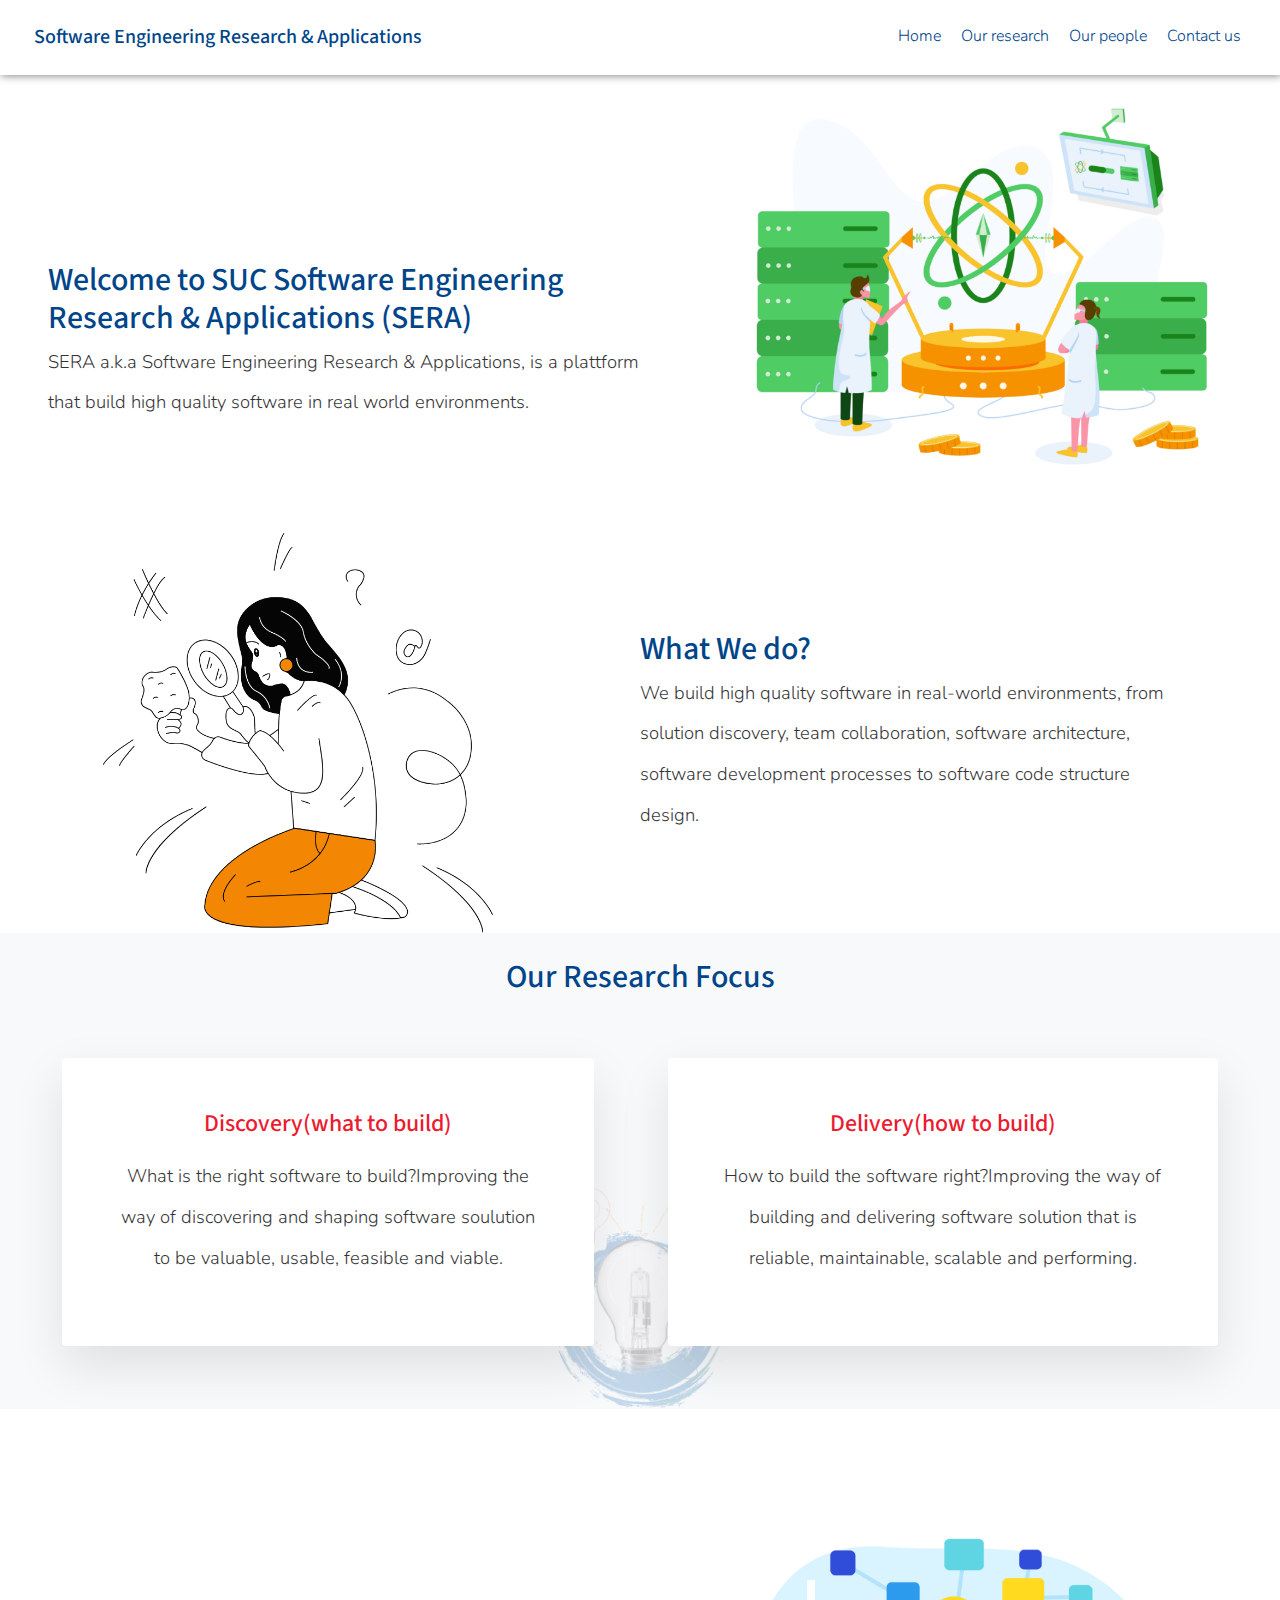
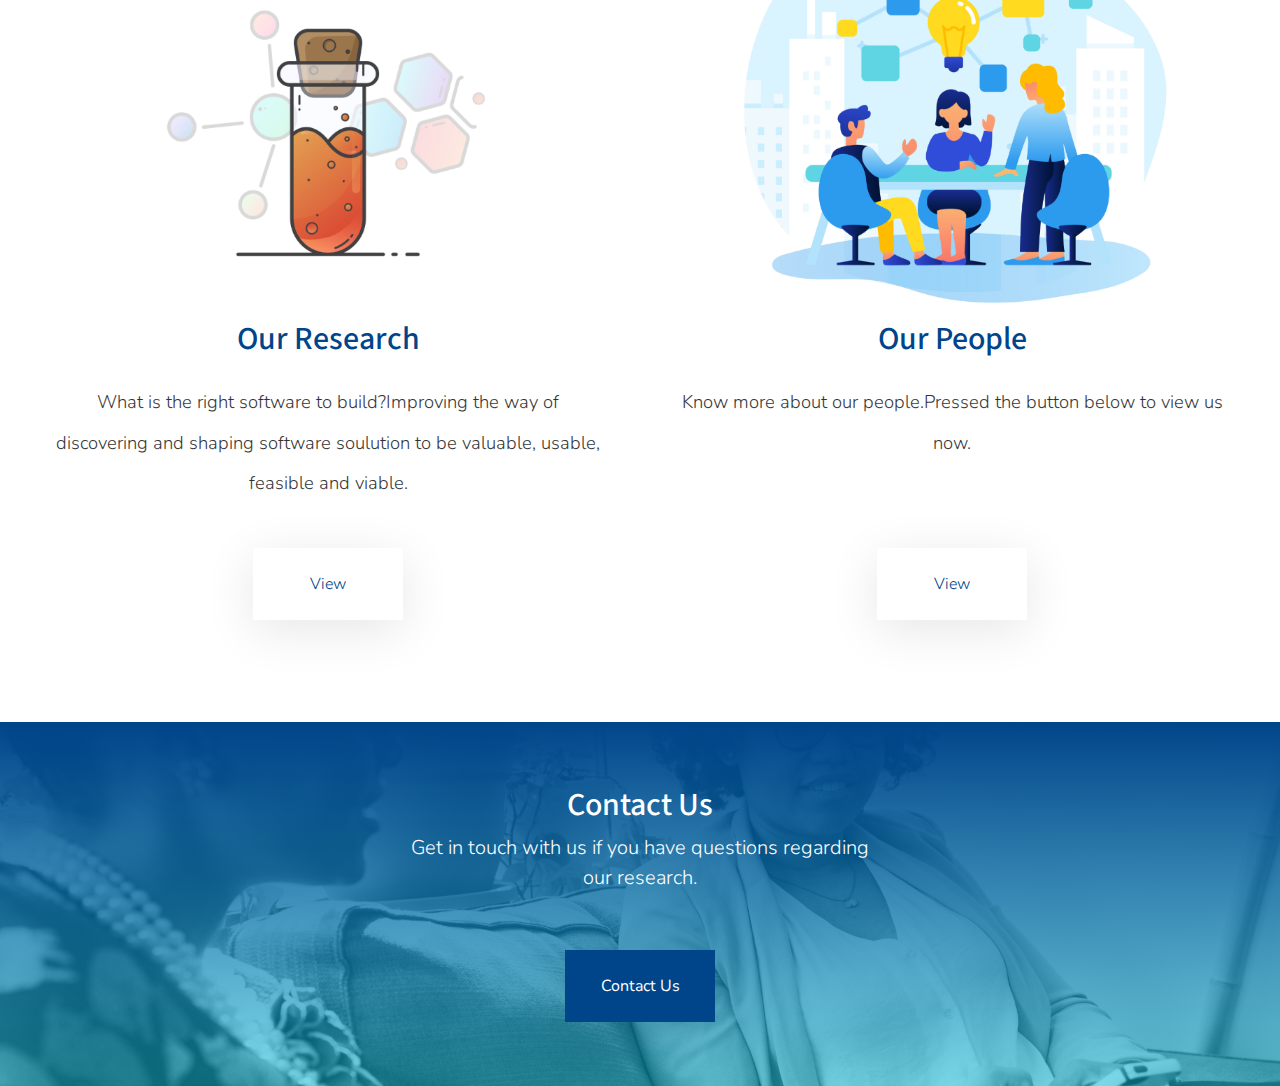
==== commit 538b5b94: "updated navbar and fix overflow in responsive mode" ====
--- a/index.html
+++ b/index.html
@@ -1,155 +1,205 @@
 <!DOCTYPE html>
 <html lang="en">
+
 <head>
     <meta charset="UTF-8">
-    <meta name="viewport" content="width=device-width, initial-scale=1.0">
-    <meta http-equiv="X-UA-Compatible" content="ie=edge">
+    <meta
+        name="viewport"
+        content="width=device-width, initial-scale=1.0"
+    >
+    <meta
+        http-equiv="X-UA-Compatible"
+        content="ie=edge"
+    >
     <title>Document</title>
-    
-
+
+
+
+    <!-- <script src="https://cdnjs.cloudflare.com/ajax/libs/popper.js/1.16.0/umd/popper.min.js"></script> -->
+    <!-- <script src="https://maxcdn.bootstrapcdn.com/bootstrap/4.4.1/js/bootstrap.min.js"></script> -->
+    <link
+        rel="stylesheet"
+        href="https://stackpath.bootstrapcdn.com/bootstrap/4.4.1/css/bootstrap.min.css"
+        integrity="sha384-Vkoo8x4CGsO3+Hhxv8T/Q5PaXtkKtu6ug5TOeNV6gBiFeWPGFN9MuhOf23Q9Ifjh"
+        crossorigin="anonymous"
+    >
+    <link
+        rel="stylesheet"
+        href="css/main.css"
+    >
+
+    <link
+        rel="stylesheet"
+        href="css/style.css"
+    >
+    <link
+        rel="stylesheet"
+        href="css/nav.css"
+    >
+</head>
+
+<body>
+    <div class="container-fluid px-0">
+        <!-- header -->
+        <div class="container-fluid px-0">
+            <nav>
+                <div class="container-fluid p-0">
+                    <div class="row mx-0 pt-3 pb-2">
+                        <div class="col-12 col-sm-12 col-md-6 col-lg-6 col-xl-6 title-area pt-0 pb-0">
+                            <div class="row p-0">
+                                <div class="col-11">
+                                    <h1 class="nav-title">Software Engineering Research & Applications</h1>
+                                </div>
+                                <div class="col-1 px-0 mb-show">
+                                    <div id="burger">
+                                        <div class="burger burger-top">
+                                        </div>
+                                        <div class="burger burger-center">
+                                        </div>
+                                        <div class="burger burger-bottom">
+                                        </div>
+                                    </div>
+
+                                </div>
+                            </div>
+
+                        </div>
+                        <div
+                            id="nav"
+                            class="col-12 col-sm-12 col-md-6 col-lg-6 col-xl-6 text-right px-0 py-2 mb-list mb-list-show"
+                        >
+                            <div class="d-flex justify-content-end p-0 flex-nowrap mb-mode">
+                                <li> <a href="index.html">Home</a></li>
+                                <li><a href="our-research.html">Our research</a></li>
+                                <li> <a href="our-people.html">Our people</a></li>
+                                <li><a href="">Contact us</a></li>
+                            </div>
+                        </div>
+                    </div>
+                </div>
+            </nav>
+        </div>
+        <!-- content -->
+        <div class="container-fluid px-0 mt-4 ">
+            <div class="content px-5 mb-spacing">
+                <!-- first row content -->
+                <div class="content-top">
+
+                    <div class="left-content">
+
+
+                        <h3 class="hero--title mb-1">
+                            Welcome to SUC Software Engineering Research & Applications (SERA)
+                        </h3>
+                        <!-- hero--title -->
+
+                        <div class="paragraph">
+                            SERA a.k.a Software Engineering Research & Applications, is a plattform that build high
+                            quality
+                            software in real world environments.
+                        </div>
+                        <!-- paragraph-->
+
+                    </div>
+                    <!-- left-content -->
+
+
+                    <div class="right-content text-right">
+                        <img
+                            src="images/hero.png"
+                            alt=""
+                        >
+                    </div>
+                </div>
+                <!-- second row content -->
+                <div class="content-middle">
+                    <div>
+                        <img src="images/whatwedo.png">
+                    </div>
+
+                    <div>
+                        <h3 class="hero--title mb-1">What We do?</h3>
+                        <div class="paragraph">We build high quality software in real-world environments, from solution
+                            discovery, team collaboration,
+                            software architecture, software development processes to software code structure design.
+                        </div>
+
+                    </div>
+
+                </div>
+            </div>
+            <!-- our research focus -->
+            <div class="researchFocus">
+                <h1 class="hero--title researching">Our Research Focus</h1>
+                <div class="researchContent">
+
+                    <div class="card text-center ">
+                        <div class="card-body">
+                            <h4 class="header">Discovery(what to build)</h4>
+                            <p class="paragraph">What is the right software to build?Improving the way of
+                                discovering
+                                and
+                                shaping software soulution
+                                to be valuable, usable, feasible and viable.</p>
+                        </div>
+                    </div>
+
+                    <div class="card text-center">
+                        <div class="card-body">
+                            <h4 class="header">Delivery(how to build)</h4>
+                            <p class="paragraph">How to build the software right?Improving the way of building and
+                                delivering software solution that is reliable,
+                                maintainable, scalable and performing.</p>
+                        </div>
+                    </div>
+
+                </div>
+            </div>
+            <!-- fourth row -->
+            <div class="content-bottom px-3">
+
+                <div class="bottom">
+                    <img
+                        src="images/ourresearch.png"
+                        alt="Card image"
+                    >
+                    <h4 class="header">Our Research</h4>
+                    <p class="paragraph">What is the right software to build?Improving the way of discovering and
+                        shaping
+                        software soulution
+                        to be valuable, usable, feasible and viable.</p>
+                    <div class="btn-primary--outline"><a href="">View</a></div>
+                </div>
+
+                <div class="bottom">
+                    <img
+                        src="images/ourpeople.png"
+                        alt="Card image"
+                    >
+                    <h4 class="header">Our People</h4>
+                    <p class="paragraph">Know more about our people.Pressed the button below to view us now.</p>
+                    <div class="btn-primary--outline"><a href="">View</a></div>
+                </div>
+            </div>
+            <!-- fifth row -->
+            <div class="contact-us">
+                <div class="contact--content">
+                    <h2 style="color:white">Contact Us</h2>
+                    <div>Get in touch with us if you have questions regarding our research.</div>
+                </div>
+                <div class="btn-primary--bg"><a href=""><strong> Contact Us</strong></a></div>
+            </div>
+
+
+        </div>
+
+    </div>
+
+    <!-- footer -->
+    </div>
     <script src="https://ajax.googleapis.com/ajax/libs/jquery/3.4.1/jquery.min.js"></script>
-    <script src="https://cdnjs.cloudflare.com/ajax/libs/popper.js/1.16.0/umd/popper.min.js"></script>
-    <script src="https://maxcdn.bootstrapcdn.com/bootstrap/4.4.1/js/bootstrap.min.js"></script>
-
-    <link rel="stylesheet" href="https://maxcdn.bootstrapcdn.com/bootstrap/4.4.1/css/bootstrap.min.css">
-    <link rel="stylesheet" href="https://use.fontawesome.com/releases/v5.7.0/css/all.css" integrity="sha384-lZN37f5QGtY3VHgisS14W3ExzMWZxybE1SJSEsQp9S+oqd12jhcu+A56Ebc1zFSJ" crossorigin="anonymous">
-
-    <link rel="stylesheet" href="css/demo.css">
-
-    <link rel="stylesheet" href="css/style.css">
-</head>
-<body>
-    <div class="container-fluid ">
-    <nav>
-        <div class="head">
-            <strong class="font-weight-bold">Software Engineering Research & Applications</strong>
-        </div>
-        
-        <div class="head-content">
-            <a href="index.html">Home</a>
-            <a href="our-research.html">Our research</a>
-            <a href="our-people.html">Our people</a>
-            <a href="our-contact.html">Contact us</a>
-        </div>
-        <i class="fas fa-bars menu" id="menu" style="flex-grow:1"></i>      
-    </nav>
-
-    <div class="nav">
-        <div>
-            <a href="index.html">Home</a>
-            <a href="our-research.html">Our research</a>
-            <a href="our-people.html">Our people</a>
-            <a href="our-contact.html">Contact us</a>
-        </div>
-    </div>
-
-<div class="content">
-    <div class="content-top">
-
-        <div class="left-content">
-
-            <h1 class="hero--title">
-                Welcome to SUC Software Engineering Research & Applications (SERA)
-            </h1>
-            <!-- hero--title -->
-            
-            <div class="paragraph">
-                SERA a.k.a Software Engineering Research & Applications, is a plattform that build high quality software in real world environments.
-            </div>
-            <!-- paragraph -->
-
-        </div>
-        <!-- left-content -->
-
-        
-        <div class="right-content">
-            <img src="images/hero.png" alt="" >
-        </div>
-    </div>
-    <!-- content top -->
-
-    <div class="content-middle">
-        <div>
-          <img src="images/whatwedo.png">
-        </div>
-
-        <div class="right-content">
-            <h1 class="hero--title">What We do?</h1>
-            <div class="paragraph">We build high quality software in real-world environments, from solution discovery, team collaboration, 
-                software architecture, software development processes to software code structure design.
-            </div>
-
-        </div>
-      
-    </div>
-    
-    <div class="researchFocus">
-        <h1 class="hero--title researching">Our Research Focus</h1>
-        <div class="researchContent">
-
-            <div class="card text-center ">
-                <div class="card-body">
-                  <h4 class="header">Discovery(what to build)</h4>
-                  <p class="paragraph">What is the right software to build?Improving the way of discovering and shaping software soulution
-                    to be valuable, usable, feasible and viable.</p>
-                </div>
-              </div>
-
-              <div class="card text-center">
-                <div class="card-body">
-                  <h4 class="header">Delivery(how to build)</h4>
-                  <p class="paragraph">How to build the software right?Improving the way of building and delivering software solution that is reliable,
-                    maintainable, scalable and performing.</p>
-                </div>
-              </div>
-    
-        </div>
-    </div>
-
-    <div class="content-bottom">
-
-        <div class="bottom">
-            <img src="images/ourresearch.png" alt="Card image">
-            <h4 class="header">Our Research</h4>
-            <p class="paragraph">What is the right software to build?Improving the way of discovering and shaping software soulution
-                to be valuable, usable, feasible and viable.</p>
-                <div class="btn-primary--outline"><a href="our-research.html">View</a></div>
-        </div>
-
-        <div class="bottom">
-            <img src="images/ourpeople.png" alt="Card image">
-            <h4 class="header">Our People</h4>
-            <p class="paragraph">Know more about our people.Pressed the button below to view us now.</p>
-            <div class="btn-primary--outline"><a href="our-people.html">View</a></div>
-        </div>
-    </div>  
-    <!-- content-bottom  -->
-
-    <div class="contact-us">
-        <div class="contact--content">
-            <h2 style="color:white">Contact Us</h2>
-            <div>Get in touch with us if you have questions regarding our research.</div>
-        </div>
-        <div class="btn-primary--bg"><a href="contact-us.html"><strong> Contact Us</strong></a></div>
-    </div>
-
-</div>
-<!-- container -->
+    <script src="./js/index.js"></script>
+
 </body>
 
-<script>
-    var windowsize = $(window).width();
-
-$(window).resize(function() {
-  var windowsize = $(window).width();
-
-  if(windowsize>768){
-    $(".nav").css("display","none");
-}
-});
-
-    $("#menu").click(function(){
-       $(".nav").toggle("fast","linear"); 
-    });
-</script>
 </html>--- a/css/main.css
+++ b/css/main.css
@@ -0,0 +1,129 @@
+/* 
+========================================
+
+    1. Root and default setup
+    2. Components
+        2.1 Primary button w bg
+        2.2 Primary button w/o bg
+        2.3 Typography
+        2.4 Card
+    3. Pages
+        3.1 index.html
+
+========================================
+*/
+
+/* 1. Root and default setup */
+@import url('https://fonts.googleapis.com/css?family=Nunito:300,400,700|Source+Sans+Pro:700&display=swap');
+html,body {
+    height:100%;
+}
+
+:root
+{
+    --primary-color: #00458A !important;
+    --secondary-color: #EC1B30;
+    --light-primary: rgb(0, 69, 138, .3);
+    --white: #fff;
+    font-size: 16px;
+}
+
+*
+{
+    font-family: 'Nunito', sans-serif;    
+    font-weight: 300;
+}
+
+button
+{
+    font-weight: 700 !important;
+}
+
+h1,h2,h3,h4,h5,h6, .navbar-brand
+{
+    font-family: 'Source Sans Pro', sans-serif;
+}
+
+a
+{
+    text-decoration: none !important;
+    color: inherit !important;
+    font-weight: inherit;
+}
+
+section
+{
+    padding: 4em 0;
+}
+
+
+/* 2. Components */
+.btn-primary--bg, .btn-primary--outline
+{
+    width: 150px;
+    padding: 1.5em;
+    outline: none;
+    border: none;
+    box-shadow: 0 10px 50px rgba(0,0,0, .1);
+
+    transition: all 200ms ease-in 50ms;
+}
+
+/* 2.1 Primary button w bg */
+.btn-primary--bg
+{
+    background-color: var(--primary-color);    
+    color: var(--white);    
+}
+
+.btn-primary--bg:hover
+{
+    background-color: #F7F9FB;
+    color: var(--primary-color);
+    box-shadow: none;
+}
+
+/* 2.2 Primary button w/o bg */
+.btn-primary--outline
+{
+    color: var(--primary-color);
+    background-color: var(--white);
+}
+
+/* 2.3 Typography */
+.hero--title, .header
+{    
+    color: var(--primary-color);
+    margin: 0 0 .75em;    
+}
+
+.header, .hero--title
+{
+    font-size: 2rem;
+}
+
+.paragraph
+{
+    font-size: 1.15rem;
+    color: #000000;
+    opacity: .8;
+    line-height: 40.65px;
+}
+
+/* 2.4 Card */
+.card
+{
+    box-shadow: 0 20px 50px rgba(0,0,0, .1);
+    border: none !important;
+    padding: 2em;
+}
+
+.card .header
+{
+    color: var(--secondary-color);
+    font-size: 1.5rem;
+}
+
+/* 3. Pages */
+
+/* 3.1 index.html */
--- a/css/style.css
+++ b/css/style.css
@@ -1,46 +1,19 @@
-*{
-    margin:0
-}
-
-.container-fluid{
-    margin:0;
-    padding:0;
-}
-nav{
-    width:100%;
-    color:#00458A;
-    display:flex;
-    justify-content: space-between;
-    box-shadow: 1px 1px 8px #888888;
-}
-.head-content{
-    display: flex;
-    justify-content: space-around;
-}
-
-nav div a{
-    color:#00458A;
-    text-decoration: none;
- 
-}
-
-nav div{
-    padding:1.5%;
-    flex-grow:1;
+.content {
+    box-sizing: border-box;
 }
 
 
 .content-top{
     display: flex;
     justify-content: space-between;
-    padding:5%;
+    /* padding:5%; */
     padding-bottom: 5%;
     align-items: baseline;
 }
 
 .content-top div{
     width: 50%;
-    padding-right: 6%;
+    /* padding-right: 2%; */
 }
 
 .content-top div div{
@@ -56,11 +29,11 @@
 }
 
 .content-middle{
-    padding:5%;
+    /* padding:5%; */
     display: flex;
     justify-content: space-between;
-    padding-bottom: 10%;
-    align-items: baseline;
+    /* padding-bottom: 10%; */
+    align-items: center;
     
 }
 
@@ -77,7 +50,8 @@
     width: 100%;
     height: 100%;
     max-width:500px;
-    max-height:400px
+    max-height:400px;
+    object-fit: contain;
 }
 
 .researchFocus{
@@ -105,7 +79,10 @@
 
 .content-bottom{
     display:flex;
-    padding: 5%;
+    /* padding: 5%; */
+}
+.bottom {
+    padding: 40px !important;
 }
 
 .content-bottom .bottom{
@@ -168,13 +145,18 @@
 
 
 @media only screen and (max-width: 768px){
+    .mb-spacing {
+        padding: 0 50px  !important;
+    }
 
     .content-top{
         max-width: 768px;
         display: flex;
         flex-direction:column-reverse;
         justify-content: center;
-        padding:9%;
+        /* padding:0 30px; */
+
+       
     }
     
     .content-top div{
@@ -194,23 +176,24 @@
         max-width:680px;
         margin-bottom: 10%;
     }
-    .content-top .hero--title{
+    .content-top{
         margin-bottom:10%;
     }
-
     .hero--title{
-        font-size: 1.7rem;
+        /* font-size: 2.5rem; */
+        margin-top: 10px;
+        line-height: 1.5;
     }
 
     .paragraph{
-        font-size:1rem;
+    
         line-height: 2rem;
     }
  
     
     .content-middle{
         max-width: 768px;
-        padding:9%;
+        /* padding:9%; */
         display: block;
         justify-content: center;
         padding-bottom: 10%;
@@ -267,7 +250,9 @@
     }
 
     .card .header{
+        font-size:1.5rem;
         line-height: 30px;
+        padding:8%;
     }
     
     .content-bottom{
@@ -321,42 +306,6 @@
     }
     
 
-    nav{
-        color:#00458A;
-        justify-content: space-between;
-        padding: 10px 0px 0px 0px;
-        box-shadow: 1px 1px 8px #888888;
-        display:flex;
-        max-width: 768px;
-        
-    }
-    nav .menu{
-        display:block;
-        font-size:1rem;
-        padding:3%;
-        color:lightblue;
-    }
-    
-    nav div a{
-        color:#00458A;
-        text-decoration: none;
-        padding:20px;
-    }
-    
-    nav div{
-        padding:10px;
-        display:none;
-    }
-
-    .head{
-        display: block;
-        font-size:1rem;
-    }
-
-    nav .head-content{
-        display:none;
-    }
-
-    
+  
     
 }--- a/css/nav.css
+++ b/css/nav.css
@@ -0,0 +1,100 @@
+/* nav title */
+.nav-title {
+    font-size: 20px;
+}
+.title-area {
+    box-sizing: border-box;
+}
+li {
+    list-style-type: none;
+}
+
+nav{
+    color:#00458A;
+    display:flex;
+    justify-content: space-between;
+    /* padding: 0px 90px 0px 90px; */
+    box-shadow: 1px 1px 8px #888888;
+}
+
+nav div a{
+    color:#00458A;
+    text-decoration: none;
+    padding-right:20px;
+}
+
+nav div{
+    padding:1.5%;
+}
+/* burger */
+.burger {
+   width: 25px;
+   height: 3px;
+   background: #00458A;
+   margin: 3px 0 ;
+   transition: 0.5s;
+}
+.burger-container > .burger-top {
+    -webkit-transform: rotate(-45deg) translate(-9px, 6px);
+  transform: rotate(-45deg) translate(-5px,3px);
+}
+.burger-container > .burger-center {
+    opacity: 0;
+}
+.burger-container > .burger-bottom {
+    -webkit-transform: rotate(45deg) translate(-8px, -8px);
+    transform: rotate(45deg) translate(-5px, -3px);
+}
+.mb-show {
+    display: none;
+}
+
+
+@media screen and (max-width:767px) {
+    .mb-show {
+        display: block;
+        text-align: right;
+    }
+   
+    .mb-mode {
+        flex-wrap:wrap !important;
+        justify-content: start !important;
+    }
+    .mb-mode > li {
+        /* height: 0px; */
+        width: 100%;
+        text-align: left;
+        margin-bottom: 5px;
+        margin-left: 20px;
+        
+    }  
+    .mb-list {
+        display: none;
+    }
+    
+
+}
+
+@media screen and (min-width:768px) {
+    .mb-list-show {
+        display: block !important;
+    }
+    .mb-mode > li > a{
+       font-size: 14px;
+        
+    }
+   
+}
+
+@media screen and (min-width:769px) {
+    .mb-list-show {
+        display: block !important;
+    }
+ 
+    .mb-mode > li > a{
+       font-size: 16px;
+        
+    }
+   
+}
+
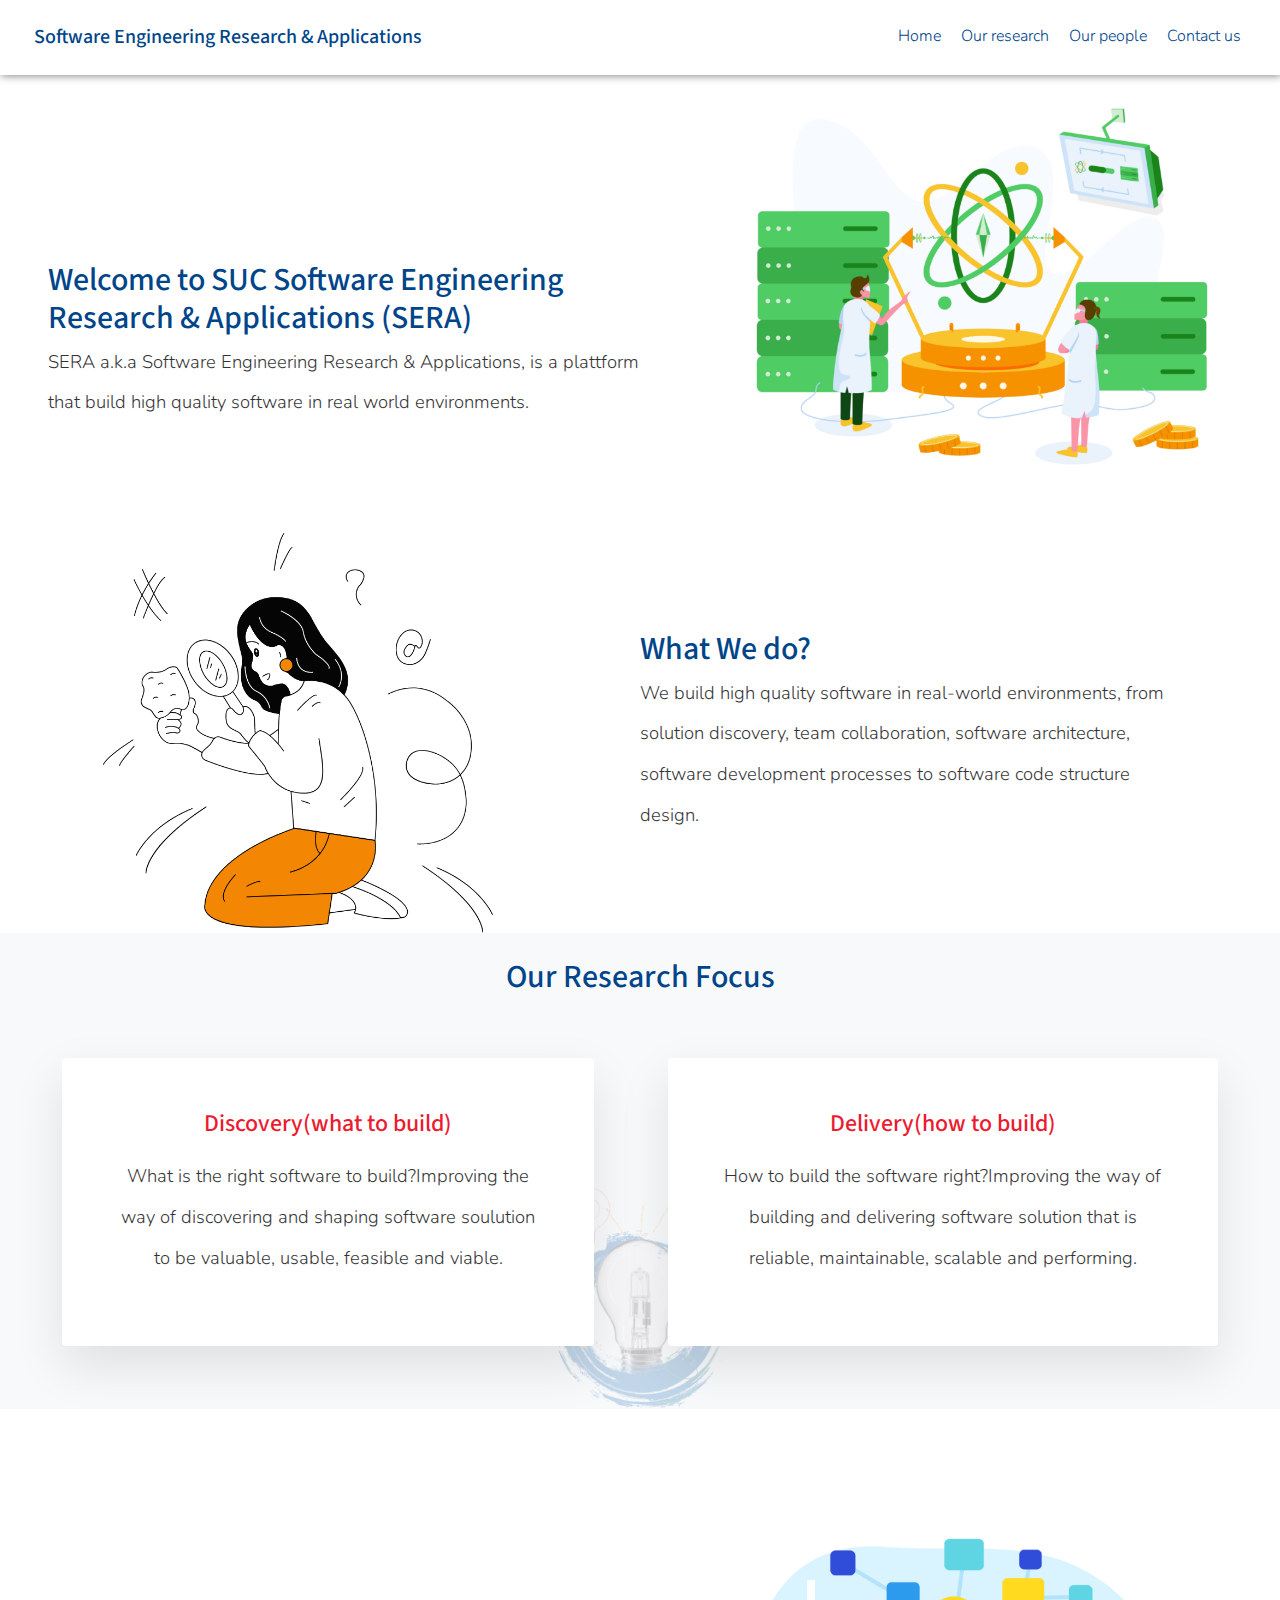
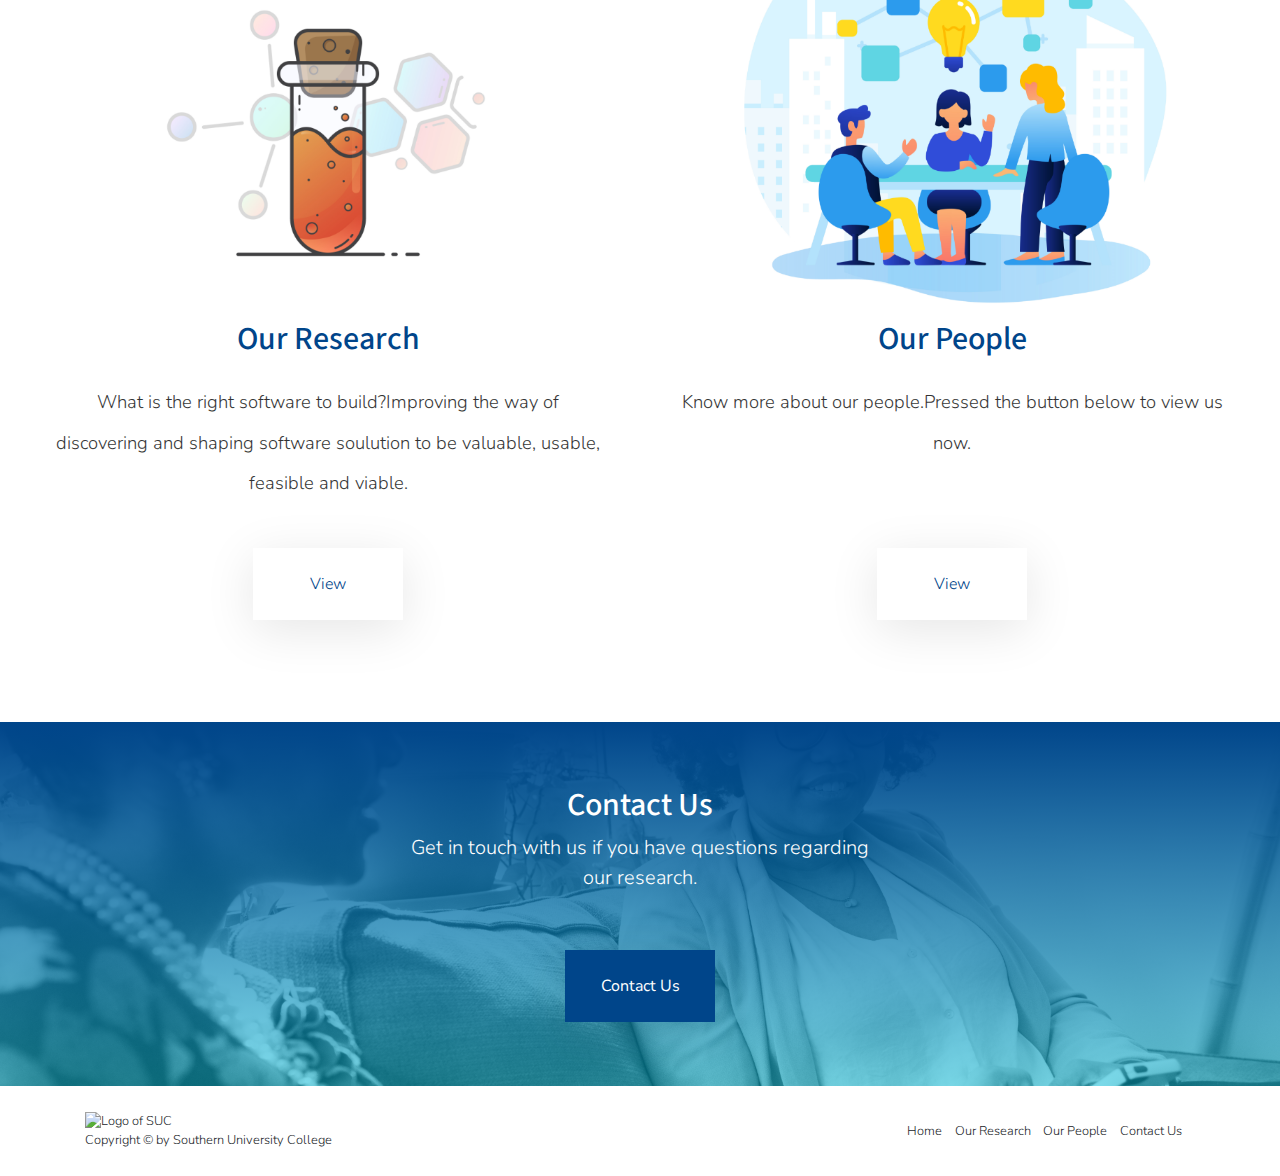
==== commit 18397b69: "Combine nav and footer to all pages" ====
--- a/index.html
+++ b/index.html
@@ -3,43 +3,23 @@
 
 <head>
     <meta charset="UTF-8">
-    <meta
-        name="viewport"
-        content="width=device-width, initial-scale=1.0"
-    >
-    <meta
-        http-equiv="X-UA-Compatible"
-        content="ie=edge"
-    >
+    <meta name="viewport" content="width=device-width, initial-scale=1.0">
+    <meta http-equiv="X-UA-Compatible" content="ie=edge">
     <title>Document</title>
 
 
 
     <!-- <script src="https://cdnjs.cloudflare.com/ajax/libs/popper.js/1.16.0/umd/popper.min.js"></script> -->
     <!-- <script src="https://maxcdn.bootstrapcdn.com/bootstrap/4.4.1/js/bootstrap.min.js"></script> -->
-    <link
-        rel="stylesheet"
-        href="https://stackpath.bootstrapcdn.com/bootstrap/4.4.1/css/bootstrap.min.css"
-        integrity="sha384-Vkoo8x4CGsO3+Hhxv8T/Q5PaXtkKtu6ug5TOeNV6gBiFeWPGFN9MuhOf23Q9Ifjh"
-        crossorigin="anonymous"
-    >
-    <link
-        rel="stylesheet"
-        href="css/main.css"
-    >
-
-    <link
-        rel="stylesheet"
-        href="css/style.css"
-    >
-    <link
-        rel="stylesheet"
-        href="css/nav.css"
-    >
+    <link rel="stylesheet" href="https://stackpath.bootstrapcdn.com/bootstrap/4.4.1/css/bootstrap.min.css"
+        integrity="sha384-Vkoo8x4CGsO3+Hhxv8T/Q5PaXtkKtu6ug5TOeNV6gBiFeWPGFN9MuhOf23Q9Ifjh" crossorigin="anonymous">
+    <link rel="stylesheet" href="css/main.css">    
+    <link rel="stylesheet" href="css/style.css">
+    <link rel="stylesheet" href="css/nav.css">
 </head>
 
 <body>
-    <div class="container-fluid px-0">
+    <div class="mb-auto container-fluid px-0">
         <!-- header -->
         <div class="container-fluid px-0">
             <nav>
@@ -64,10 +44,8 @@
                             </div>
 
                         </div>
-                        <div
-                            id="nav"
-                            class="col-12 col-sm-12 col-md-6 col-lg-6 col-xl-6 text-right px-0 py-2 mb-list mb-list-show"
-                        >
+                        <div id="nav"
+                            class="col-12 col-sm-12 col-md-6 col-lg-6 col-xl-6 text-right px-0 py-2 mb-list mb-list-show">
                             <div class="d-flex justify-content-end p-0 flex-nowrap mb-mode">
                                 <li> <a href="index.html">Home</a></li>
                                 <li><a href="our-research.html">Our research</a></li>
@@ -105,10 +83,7 @@
 
 
                     <div class="right-content text-right">
-                        <img
-                            src="images/hero.png"
-                            alt=""
-                        >
+                        <img src="images/hero.png" alt="">
                     </div>
                 </div>
                 <!-- second row content -->
@@ -159,10 +134,7 @@
             <div class="content-bottom px-3">
 
                 <div class="bottom">
-                    <img
-                        src="images/ourresearch.png"
-                        alt="Card image"
-                    >
+                    <img src="images/ourresearch.png" alt="Card image">
                     <h4 class="header">Our Research</h4>
                     <p class="paragraph">What is the right software to build?Improving the way of discovering and
                         shaping
@@ -172,10 +144,7 @@
                 </div>
 
                 <div class="bottom">
-                    <img
-                        src="images/ourpeople.png"
-                        alt="Card image"
-                    >
+                    <img src="images/ourpeople.png" alt="Card image">
                     <h4 class="header">Our People</h4>
                     <p class="paragraph">Know more about our people.Pressed the button below to view us now.</p>
                     <div class="btn-primary--outline"><a href="">View</a></div>
@@ -197,6 +166,21 @@
 
     <!-- footer -->
     </div>
+    <footer>
+        <div class="container">
+            <div class="d-flex flex-column">
+                <img src="https://www.southern.edu.my/mobile/images/logo.png" alt="Logo of SUC" />
+                Copyright &copy; by Southern University College
+            </div>
+
+            <div id="footerDetail">
+                <a href="">Home</a>
+                <a href="">Our Research</a>
+                <a href="">Our People</a>
+                <a href="">Contact Us</a>
+            </div>
+        </div>
+    </footer>
     <script src="https://ajax.googleapis.com/ajax/libs/jquery/3.4.1/jquery.min.js"></script>
     <script src="./js/index.js"></script>
 
--- a/css/main.css
+++ b/css/main.css
@@ -17,6 +17,46 @@
 @import url('https://fonts.googleapis.com/css?family=Nunito:300,400,700|Source+Sans+Pro:700&display=swap');
 html,body {
     height:100%;
+
+}
+
+body
+{
+    display: flex;
+    flex-flow: column;
+}
+
+footer
+{    
+    margin-top: auto;
+    font-size: .8rem;
+    padding: 2em 0;
+}
+
+footer .container
+{
+    display: flex;
+    flex-flow: row;
+    align-items: center;
+}
+
+footer img
+{
+    max-width: 150px;
+    max-height: 150px;
+    object-fit: contain;
+}
+
+#footerDetail
+{
+    margin-left: auto;
+    display: flex;
+    flex-flow: row;    
+}
+
+#footerDetail a
+{
+    margin-right: 1em;
 }
 
 :root
@@ -124,6 +164,20 @@
     font-size: 1.5rem;
 }
 
-/* 3. Pages */
 
-/* 3.1 index.html */
+@media screen and (max-width: 768px)
+{
+    footer .container
+    {
+        flex-flow: column;
+        align-items: flex-start;
+    }
+
+    #footerDetail
+    {
+        margin-left: 0;
+        margin-top: 15px;
+        flex-flow: column;
+    }
+}
+
--- a/css/nav.css
+++ b/css/nav.css
@@ -12,7 +12,7 @@
 nav{
     color:#00458A;
     display:flex;
-    justify-content: space-between;
+    justify-content: space-between;    
     /* padding: 0px 90px 0px 90px; */
     box-shadow: 1px 1px 8px #888888;
 }
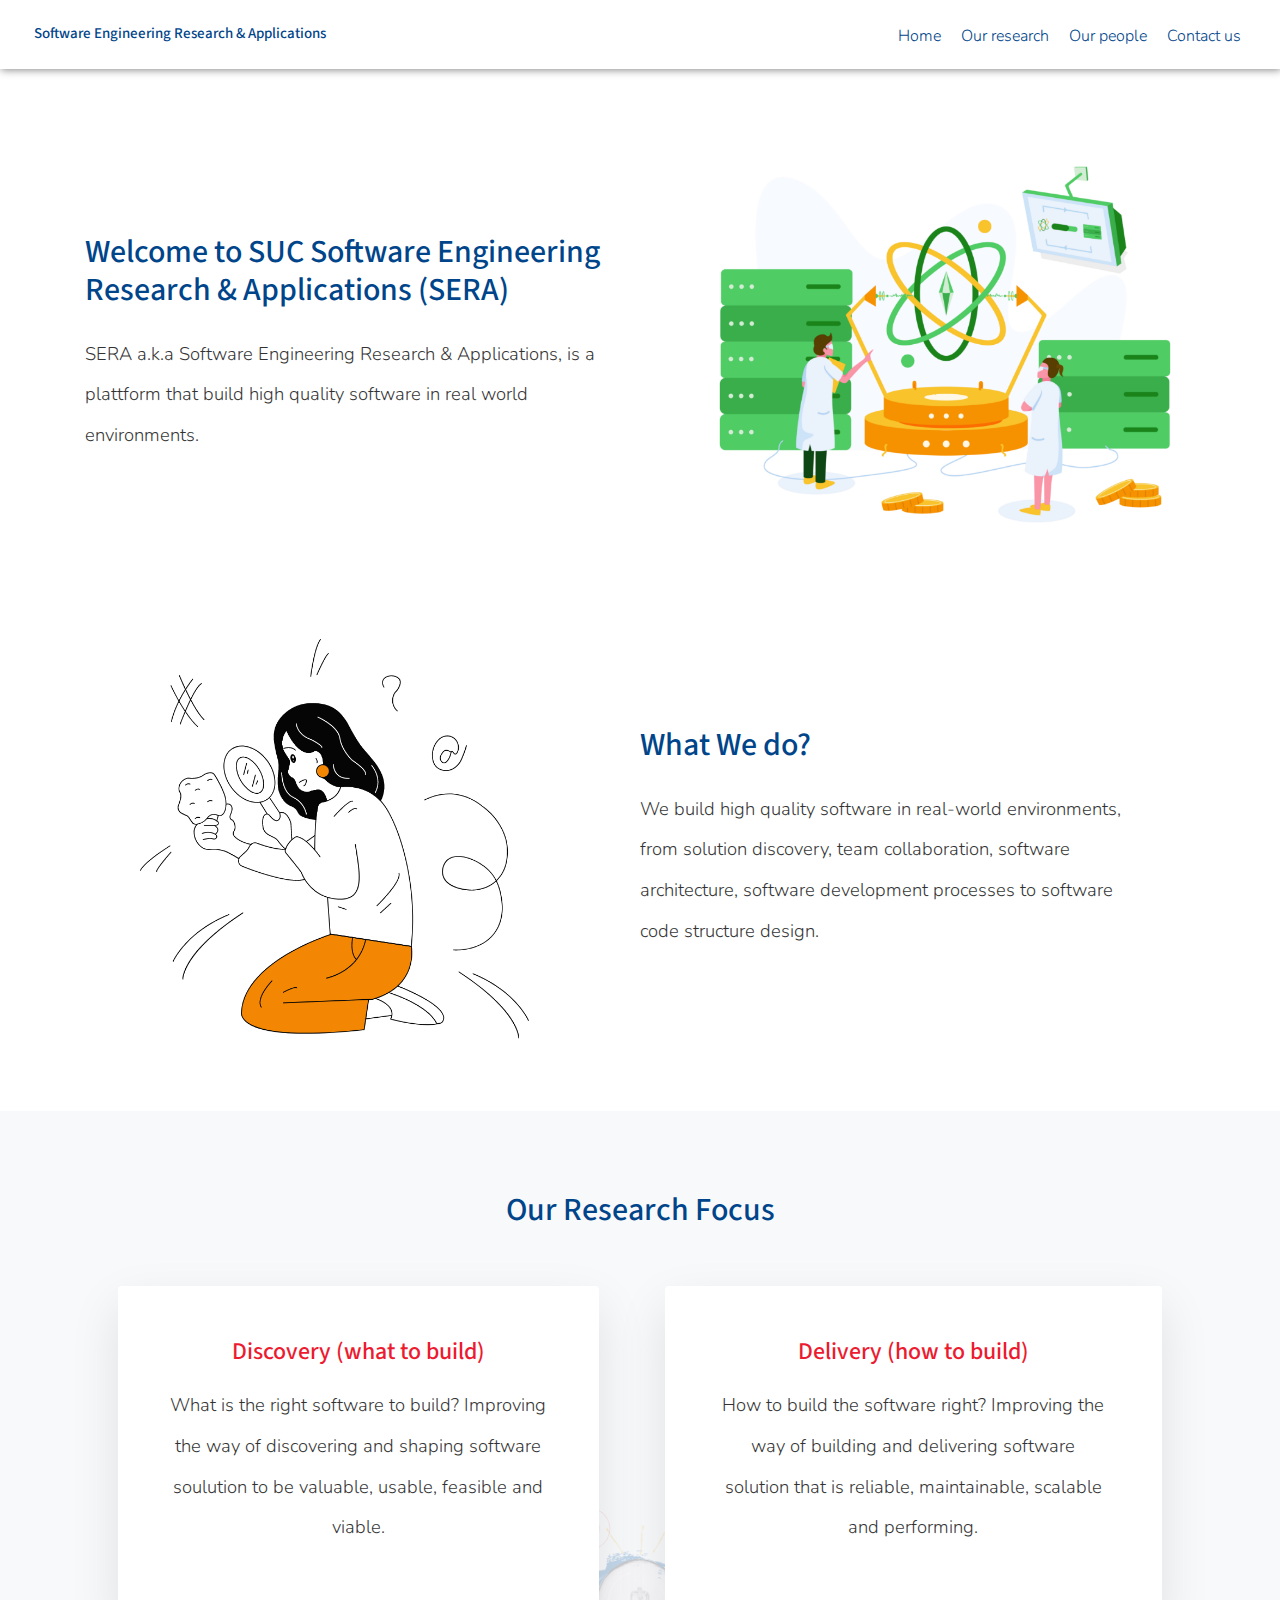
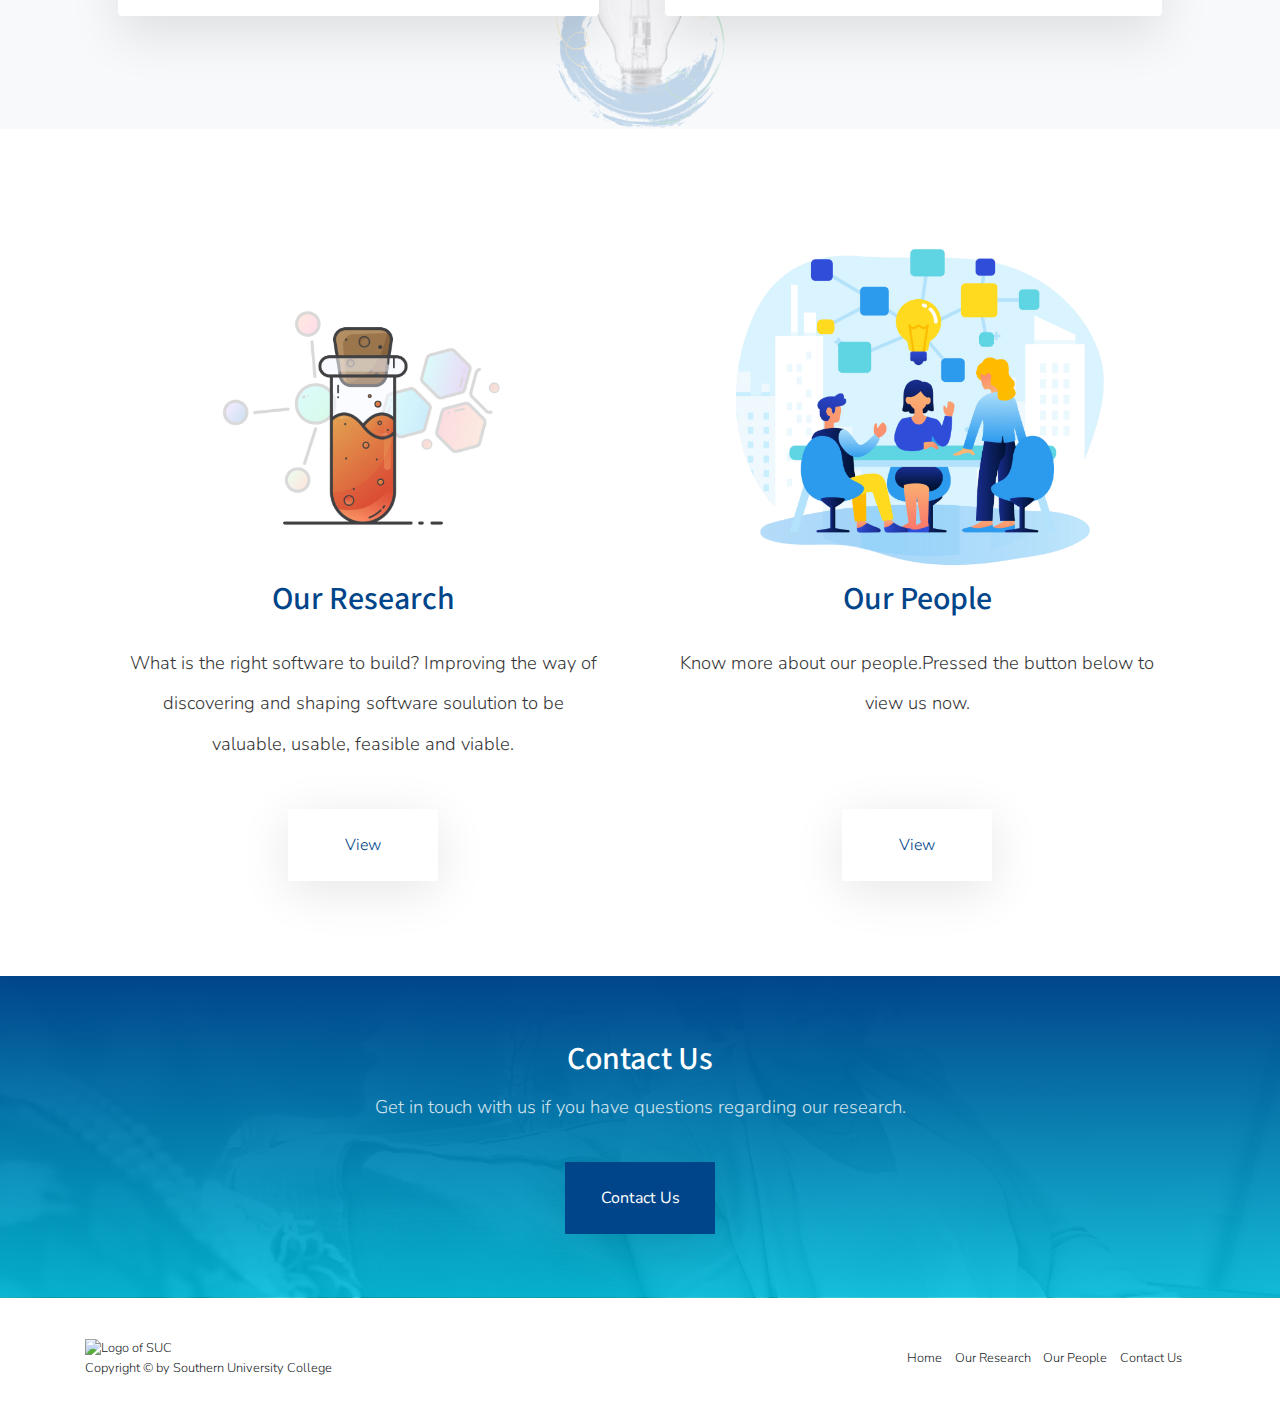
==== commit 070871c5: "Final combine" ====
--- a/index.html
+++ b/index.html
@@ -5,7 +5,7 @@
     <meta charset="UTF-8">
     <meta name="viewport" content="width=device-width, initial-scale=1.0">
     <meta http-equiv="X-UA-Compatible" content="ie=edge">
-    <title>Document</title>
+    <title>SERA</title>
 
 
 
@@ -13,7 +13,7 @@
     <!-- <script src="https://maxcdn.bootstrapcdn.com/bootstrap/4.4.1/js/bootstrap.min.js"></script> -->
     <link rel="stylesheet" href="https://stackpath.bootstrapcdn.com/bootstrap/4.4.1/css/bootstrap.min.css"
         integrity="sha384-Vkoo8x4CGsO3+Hhxv8T/Q5PaXtkKtu6ug5TOeNV6gBiFeWPGFN9MuhOf23Q9Ifjh" crossorigin="anonymous">
-    <link rel="stylesheet" href="css/main.css">    
+    <link rel="stylesheet" href="css/main.css">
     <link rel="stylesheet" href="css/style.css">
     <link rel="stylesheet" href="css/nav.css">
 </head>
@@ -50,7 +50,7 @@
                                 <li> <a href="index.html">Home</a></li>
                                 <li><a href="our-research.html">Our research</a></li>
                                 <li> <a href="our-people.html">Our people</a></li>
-                                <li><a href="">Contact us</a></li>
+                                <li><a href="our-contact.html">Contact us</a></li>
                             </div>
                         </div>
                     </div>
@@ -58,15 +58,15 @@
             </nav>
         </div>
         <!-- content -->
-        <div class="container-fluid px-0 mt-4 ">
+        <div class="container-fluid px-0 mt-4 py-3">
             <div class="content px-5 mb-spacing">
                 <!-- first row content -->
-                <div class="content-top">
+                <div class="content-top container mt-5">
 
                     <div class="left-content">
 
 
-                        <h3 class="hero--title mb-1">
+                        <h3 class="hero--title">
                             Welcome to SUC Software Engineering Research & Applications (SERA)
                         </h3>
                         <!-- hero--title -->
@@ -87,13 +87,13 @@
                     </div>
                 </div>
                 <!-- second row content -->
-                <div class="content-middle">
+                <div class="content-middle container pb-4 my-5">
                     <div>
                         <img src="images/whatwedo.png">
                     </div>
 
                     <div>
-                        <h3 class="hero--title mb-1">What We do?</h3>
+                        <h3 class="hero--title">What We do?</h3>
                         <div class="paragraph">We build high quality software in real-world environments, from solution
                             discovery, team collaboration,
                             software architecture, software development processes to software code structure design.
@@ -105,58 +105,61 @@
             </div>
             <!-- our research focus -->
             <div class="researchFocus">
-                <h1 class="hero--title researching">Our Research Focus</h1>
-                <div class="researchContent">
+                <div class="container">
+                    <h1 class="hero--title researching">Our Research Focus</h1>
+                    <div class="researchContent">
 
-                    <div class="card text-center ">
-                        <div class="card-body">
-                            <h4 class="header">Discovery(what to build)</h4>
-                            <p class="paragraph">What is the right software to build?Improving the way of
-                                discovering
-                                and
-                                shaping software soulution
-                                to be valuable, usable, feasible and viable.</p>
+                        <div class="card text-center ">
+                            <div class="card-body">
+                                <h4 class="header">Discovery (what to build)</h4>
+                                <p class="paragraph">What is the right software to build? Improving the way of
+                                    discovering
+                                    and
+                                    shaping software soulution
+                                    to be valuable, usable, feasible and viable.</p>
+                            </div>
                         </div>
+
+                        <div class="card text-center">
+                            <div class="card-body">
+                                <h4 class="header">Delivery (how to build)</h4>
+                                <p class="paragraph">How to build the software right? Improving the way of building and
+                                    delivering software solution that is reliable,
+                                    maintainable, scalable and performing.</p>
+                            </div>
+                        </div>
+
                     </div>
+                </div>
 
-                    <div class="card text-center">
-                        <div class="card-body">
-                            <h4 class="header">Delivery(how to build)</h4>
-                            <p class="paragraph">How to build the software right?Improving the way of building and
-                                delivering software solution that is reliable,
-                                maintainable, scalable and performing.</p>
-                        </div>
-                    </div>
-
-                </div>
             </div>
             <!-- fourth row -->
-            <div class="content-bottom px-3">
+            <div class="content-bottom container px-sm-3 px-0">
 
                 <div class="bottom">
                     <img src="images/ourresearch.png" alt="Card image">
                     <h4 class="header">Our Research</h4>
-                    <p class="paragraph">What is the right software to build?Improving the way of discovering and
+                    <p class="paragraph">What is the right software to build? Improving the way of discovering and
                         shaping
                         software soulution
                         to be valuable, usable, feasible and viable.</p>
-                    <div class="btn-primary--outline"><a href="">View</a></div>
+                    <div class="btn-primary--outline"><a href="our-research.html">View</a></div>
                 </div>
 
                 <div class="bottom">
                     <img src="images/ourpeople.png" alt="Card image">
                     <h4 class="header">Our People</h4>
                     <p class="paragraph">Know more about our people.Pressed the button below to view us now.</p>
-                    <div class="btn-primary--outline"><a href="">View</a></div>
+                    <div class="btn-primary--outline"><a href="our-people.html">View</a></div>
                 </div>
             </div>
             <!-- fifth row -->
             <div class="contact-us">
                 <div class="contact--content">
                     <h2 style="color:white">Contact Us</h2>
-                    <div>Get in touch with us if you have questions regarding our research.</div>
+                    <p class="text-white paragraph">Get in touch with us if you have questions regarding our research.</p>
                 </div>
-                <div class="btn-primary--bg"><a href=""><strong> Contact Us</strong></a></div>
+                <div class="btn-primary--bg"><a href="our-contact.html"><strong> Contact Us</strong></a></div>
             </div>
 
 
@@ -164,8 +167,10 @@
 
     </div>
 
+
+    </div>
+
     <!-- footer -->
-    </div>
     <footer>
         <div class="container">
             <div class="d-flex flex-column">
@@ -174,10 +179,10 @@
             </div>
 
             <div id="footerDetail">
-                <a href="">Home</a>
-                <a href="">Our Research</a>
-                <a href="">Our People</a>
-                <a href="">Contact Us</a>
+                <a href="index.html">Home</a>
+                <a href="our-research.html">Our Research</a>
+                <a href="our-people.html">Our People</a>
+                <a href="our-contact.html">Contact Us</a>
             </div>
         </div>
     </footer>
--- a/css/main.css
+++ b/css/main.css
@@ -173,6 +173,16 @@
         align-items: flex-start;
     }
 
+    .hero--title
+    {
+        font-size: 1.75rem;
+    }
+
+    .paragraph
+    {
+        font-size: 1rem;
+    }
+
     #footerDetail
     {
         margin-left: 0;
--- a/css/style.css
+++ b/css/style.css
@@ -7,8 +7,9 @@
     display: flex;
     justify-content: space-between;
     /* padding:5%; */
+
     padding-bottom: 5%;
-    align-items: baseline;
+    align-items: center;
 }
 
 .content-top div{
@@ -56,7 +57,7 @@
 
 .researchFocus{
     background-image: url("../images/bulbs.png");
-    padding: 2%;
+    padding: 5em 0;
     background-position: bottom;
     background-repeat: no-repeat;
     background-size: 20%;
@@ -104,10 +105,10 @@
 .contact-us{
     text-align: center;
     padding: 5%;
-    background:linear-gradient(to bottom, rgba(0, 69, 138,1), rgba(0, 189, 219,0.5)),url("../images/contactus.png");
+    background:linear-gradient(to bottom, rgba(0, 69, 138,1), rgba(0, 189, 219,0.9)),url("../images/contactus.png");
     background-repeat: no-repeat;
     background-position: center;
-    background-size: 100%;
+    background-size: cover;
     color:white;
 }
 
@@ -118,7 +119,7 @@
 }
 
 .contact--content{
-    margin-bottom:5%;
+    margin-bottom:3%;
 }
 
 .btn-primary--bg{
@@ -224,7 +225,7 @@
     .researchFocus{
         max-width: 768px;
         background-image: url("../images/bulbs.png");
-        padding: 8%;
+        /* padding: 8%; */
         background-position: bottom;    
         background-repeat: no-repeat;
         background-size: 20%;
@@ -243,6 +244,7 @@
         margin-bottom:5%;
         background-color: white;
         max-width:680px;
+        padding: 1em;
     }
 
     .card .paragraph{
@@ -252,7 +254,7 @@
     .card .header{
         font-size:1.5rem;
         line-height: 30px;
-        padding:8%;
+        padding-top:3%;
     }
     
     .content-bottom{
@@ -281,10 +283,10 @@
         max-height:768px;
         text-align: center;
         padding: 8%;
-        background:linear-gradient(to bottom, rgba(0, 69, 138,1), rgba(0, 189, 219,0.5)),url("../images/contactus.png");
+        background:linear-gradient(to bottom, rgba(0, 69, 138,1), rgba(0, 189, 219,0.9)),url("../images/contactus.png");
         background-repeat: no-repeat;
         background-position: center;
-        background-size: 100%;
+        background-size: cover;
         color:white;
         border:1px solid black;
     }
@@ -297,7 +299,7 @@
     }
     
     .contact--content{
-        margin-bottom:5%;
+        margin-bottom:3%;
     }
     
     .btn-primary--bg{
--- a/css/nav.css
+++ b/css/nav.css
@@ -1,6 +1,6 @@
 /* nav title */
 .nav-title {
-    font-size: 20px;
+    font-size: 15px;
 }
 .title-area {
     box-sizing: border-box;
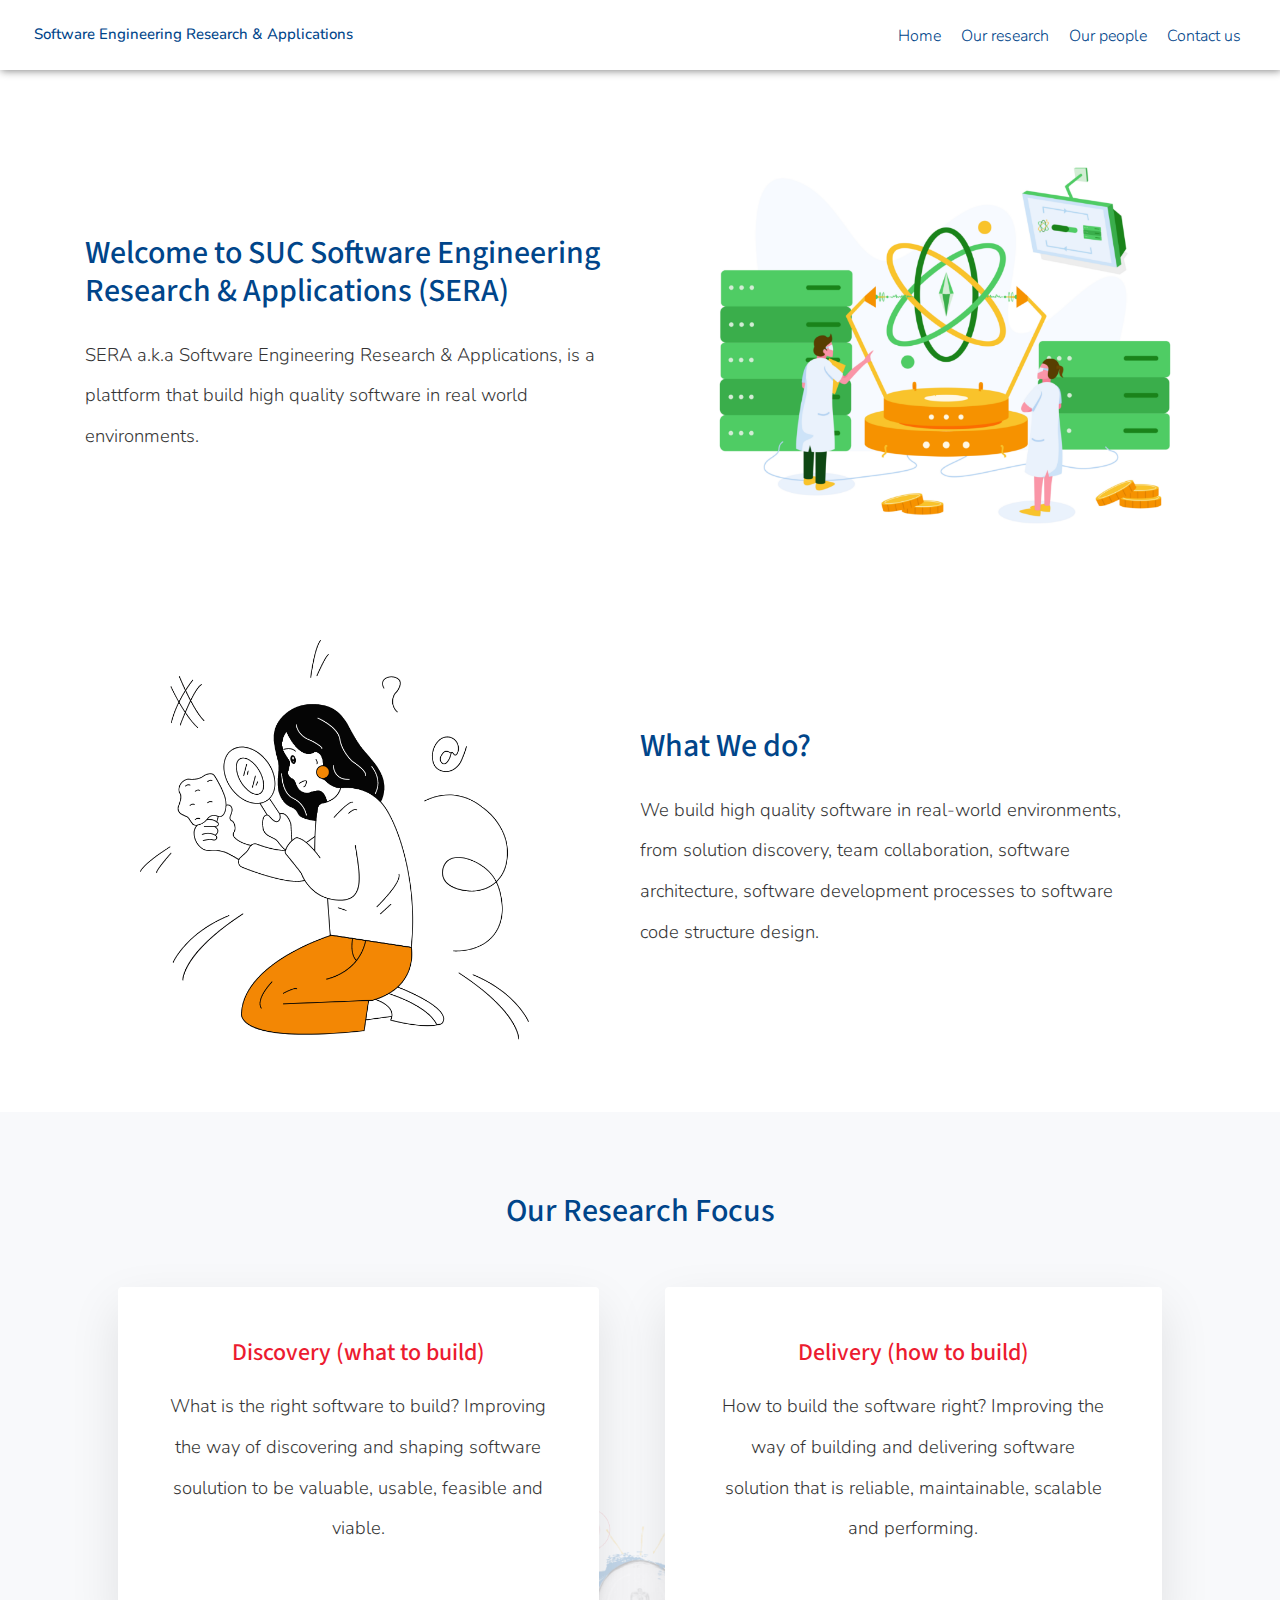
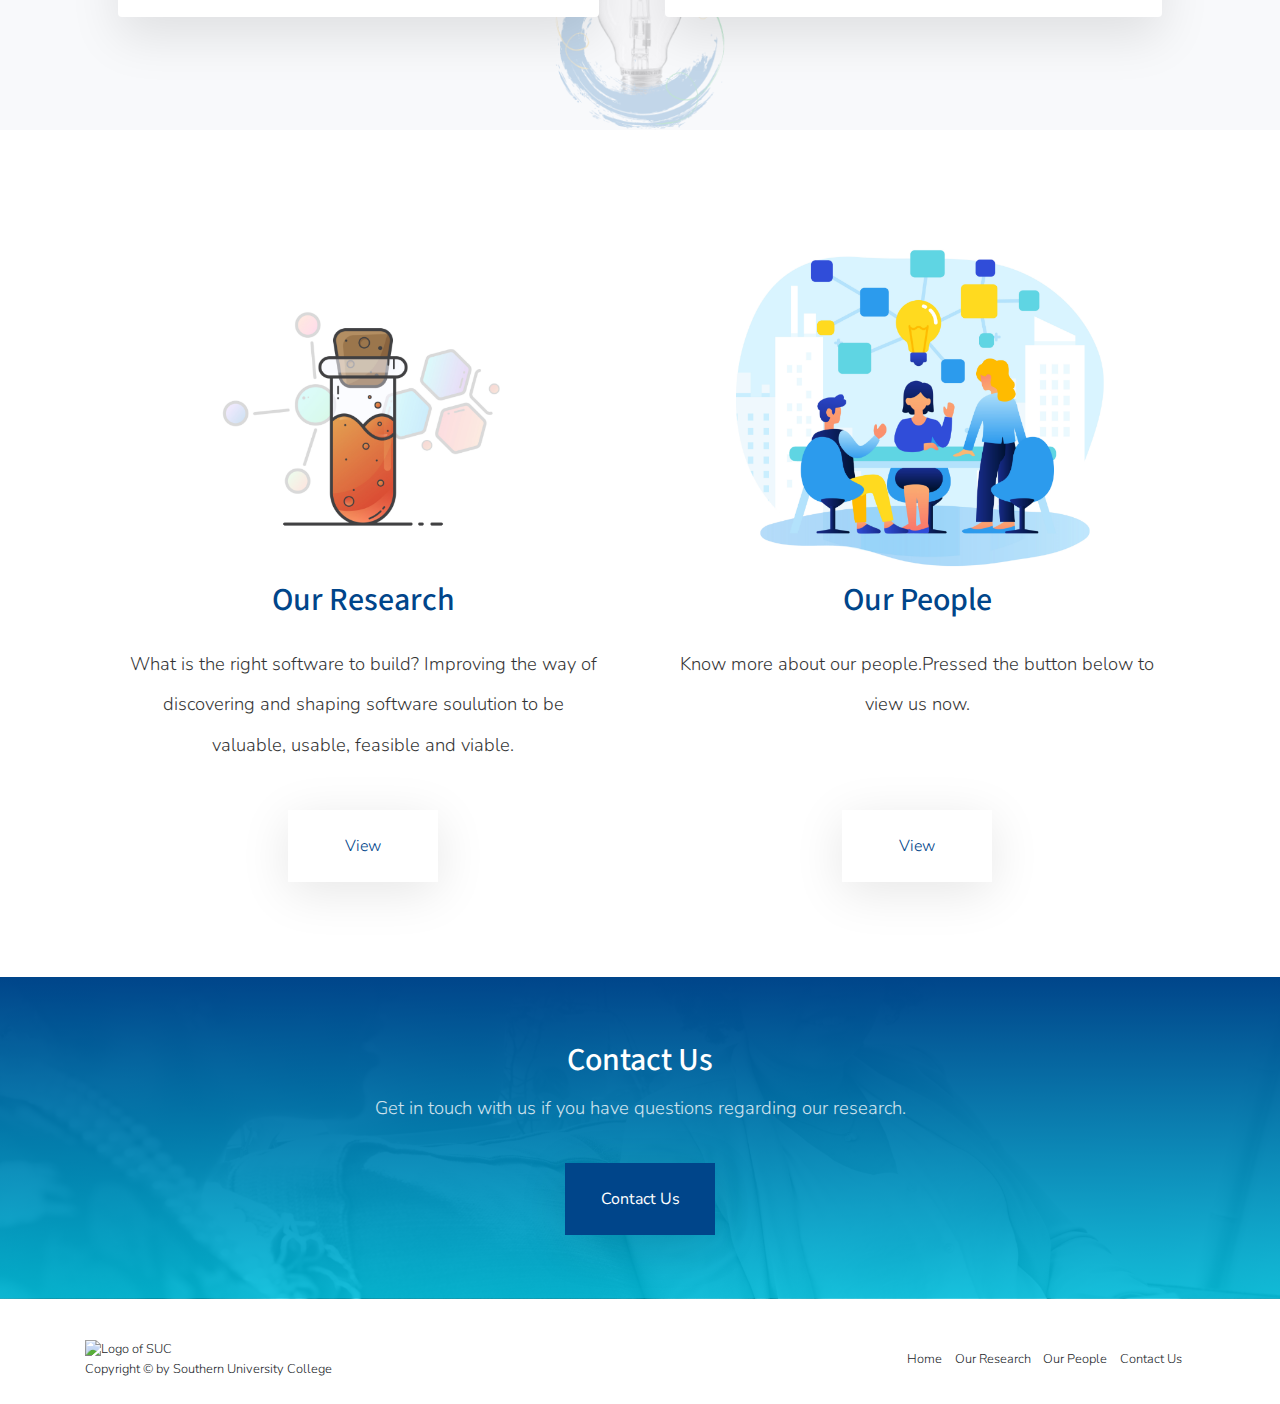
==== commit 12ffb406: "Fix nav logo" ====
--- a/index.html
+++ b/index.html
@@ -28,7 +28,7 @@
                         <div class="col-12 col-sm-12 col-md-6 col-lg-6 col-xl-6 title-area pt-0 pb-0">
                             <div class="row p-0">
                                 <div class="col-11">
-                                    <h1 class="nav-title">Software Engineering Research & Applications</h1>
+                                    <h1 class="nav-title"><a href="index.html">Software Engineering Research & Applications</a></h1>
                                 </div>
                                 <div class="col-1 px-0 mb-show">
                                     <div id="burger">
--- a/css/style.css
+++ b/css/style.css
@@ -287,8 +287,7 @@
         background-repeat: no-repeat;
         background-position: center;
         background-size: cover;
-        color:white;
-        border:1px solid black;
+        color:white;        
     }
     
     .contact-us div div{
